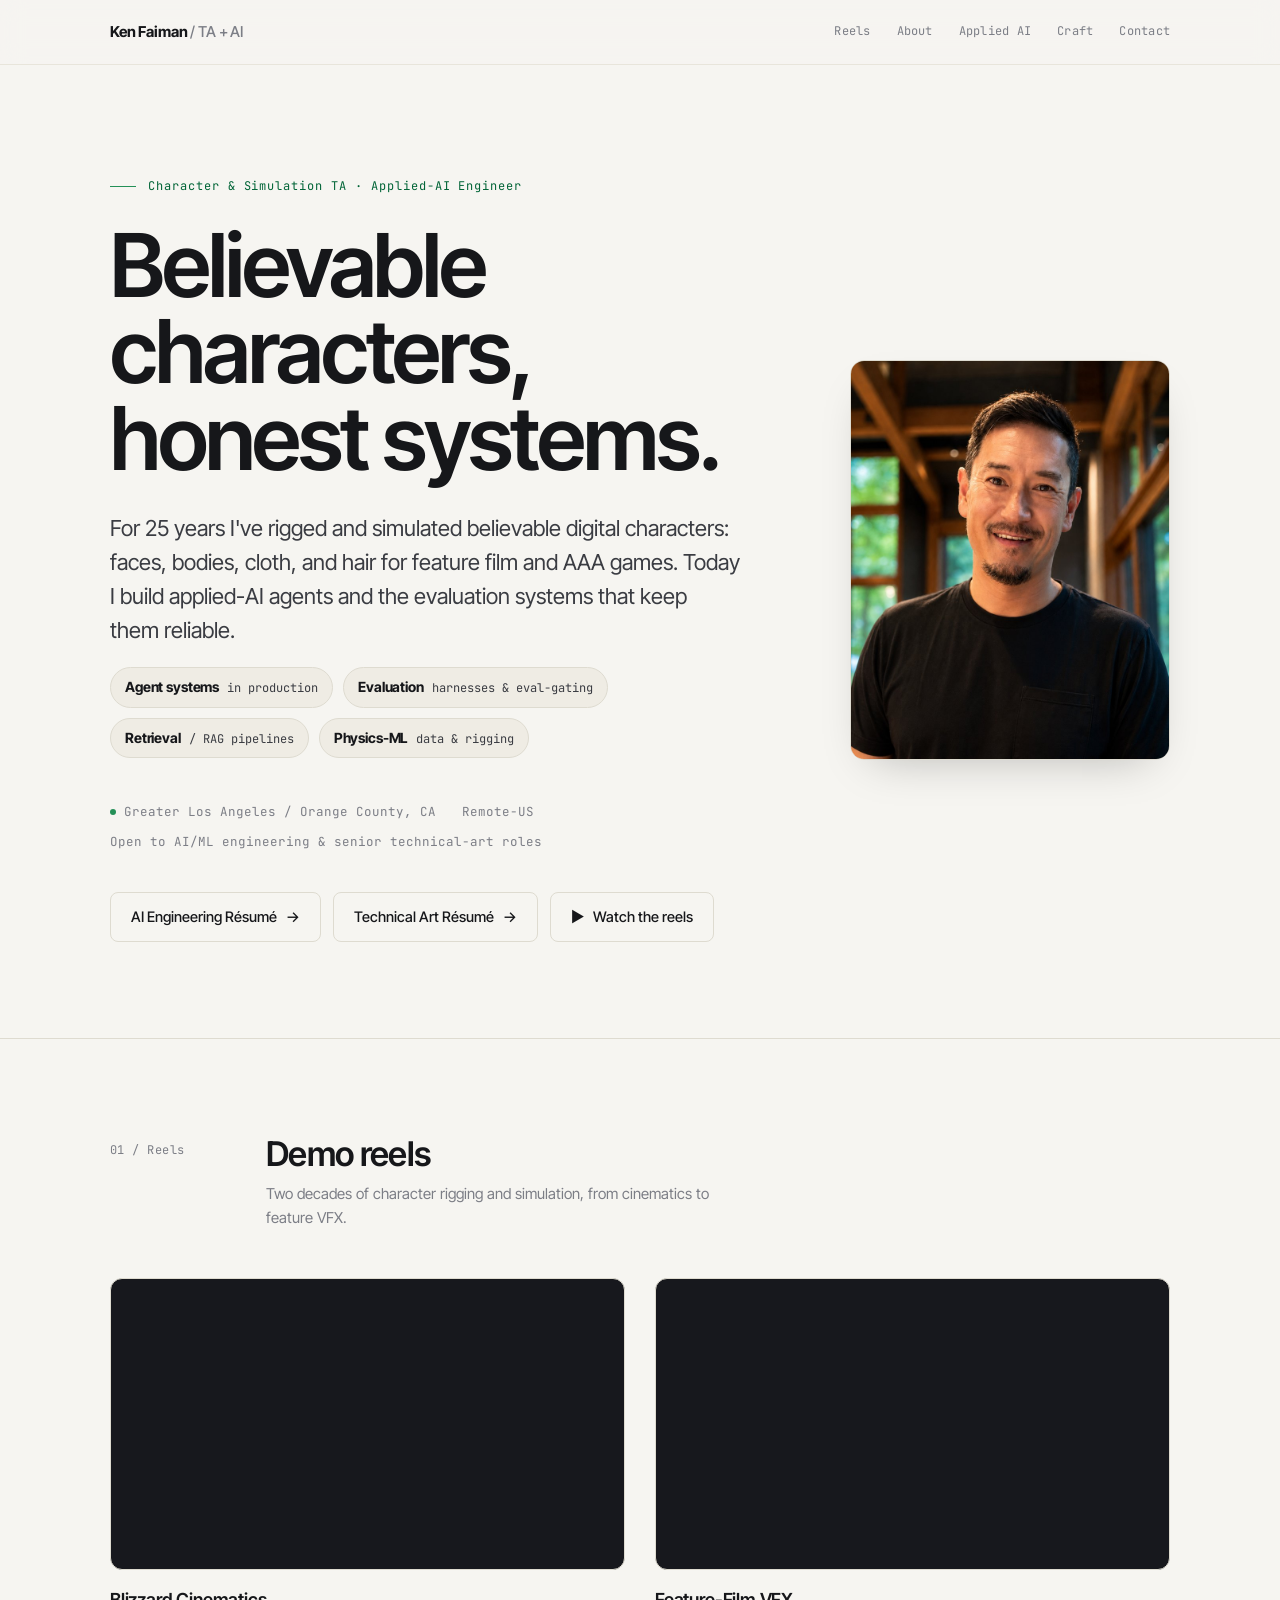
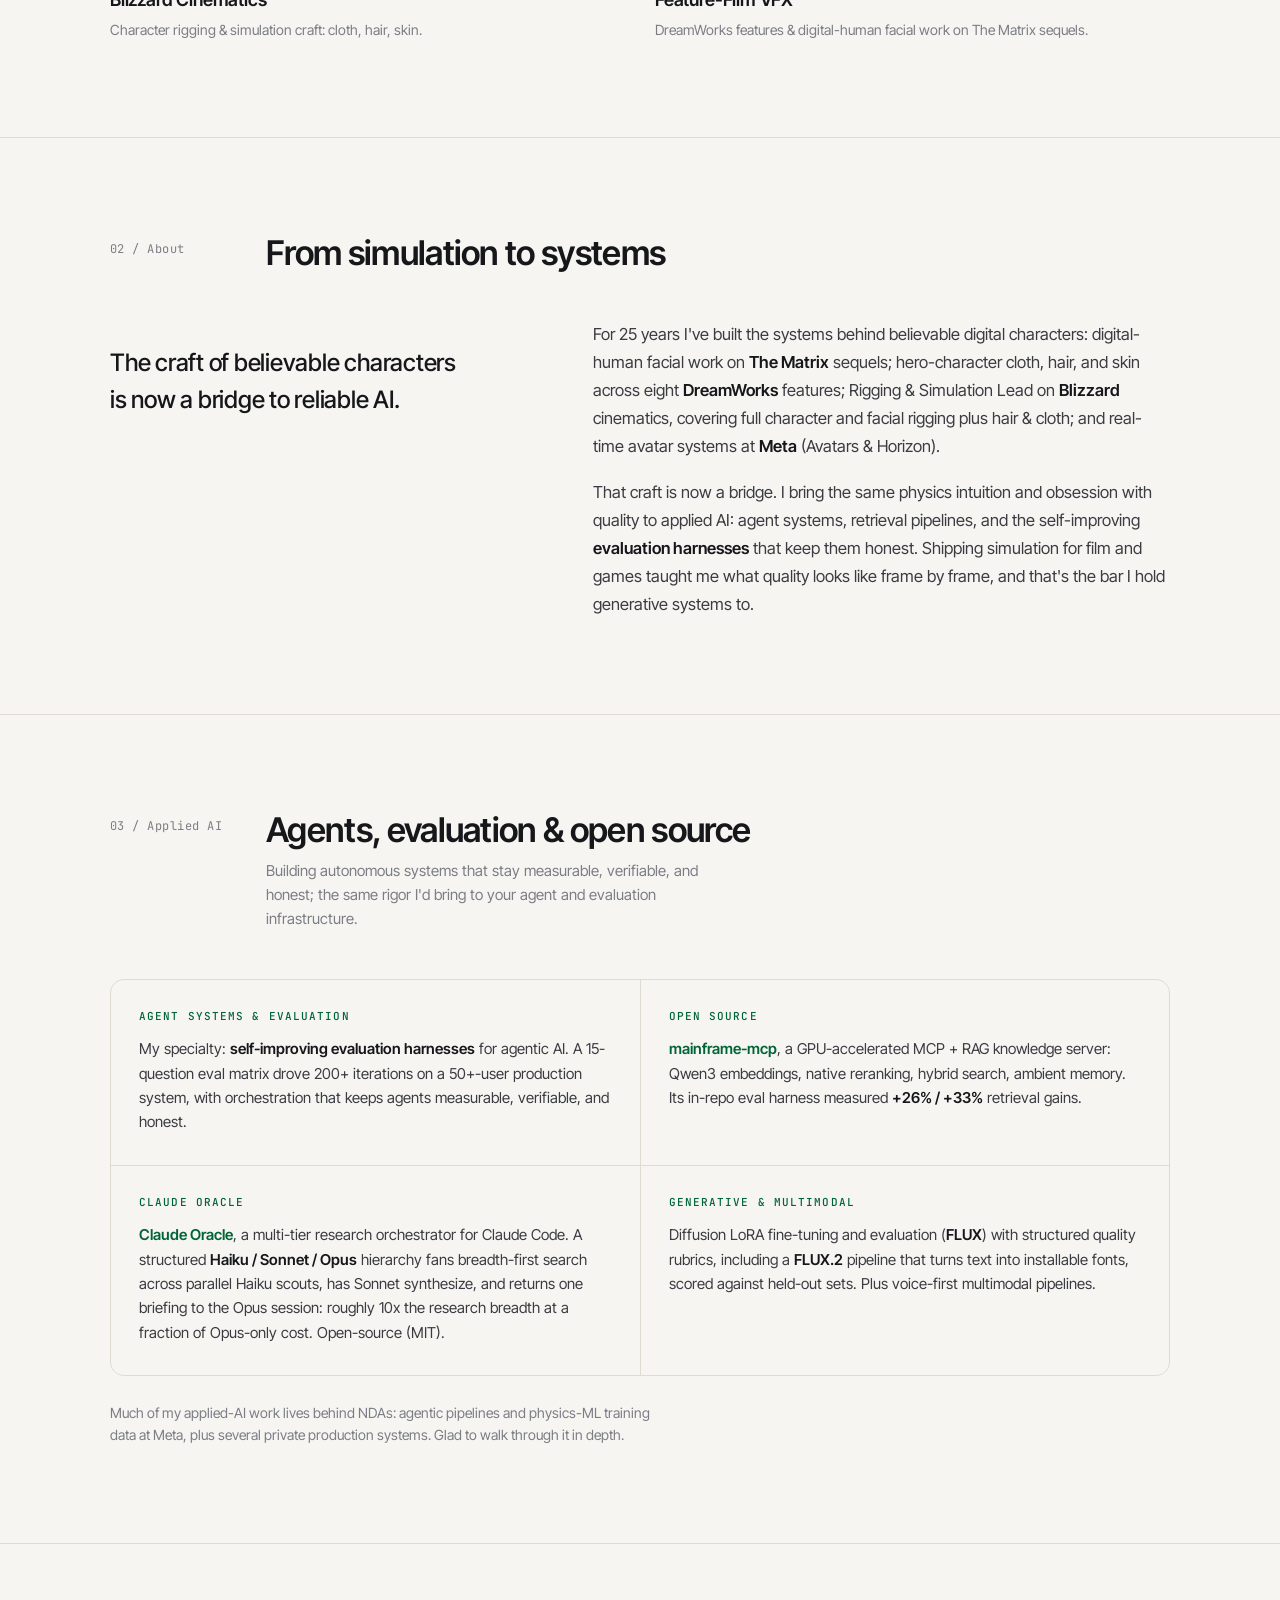
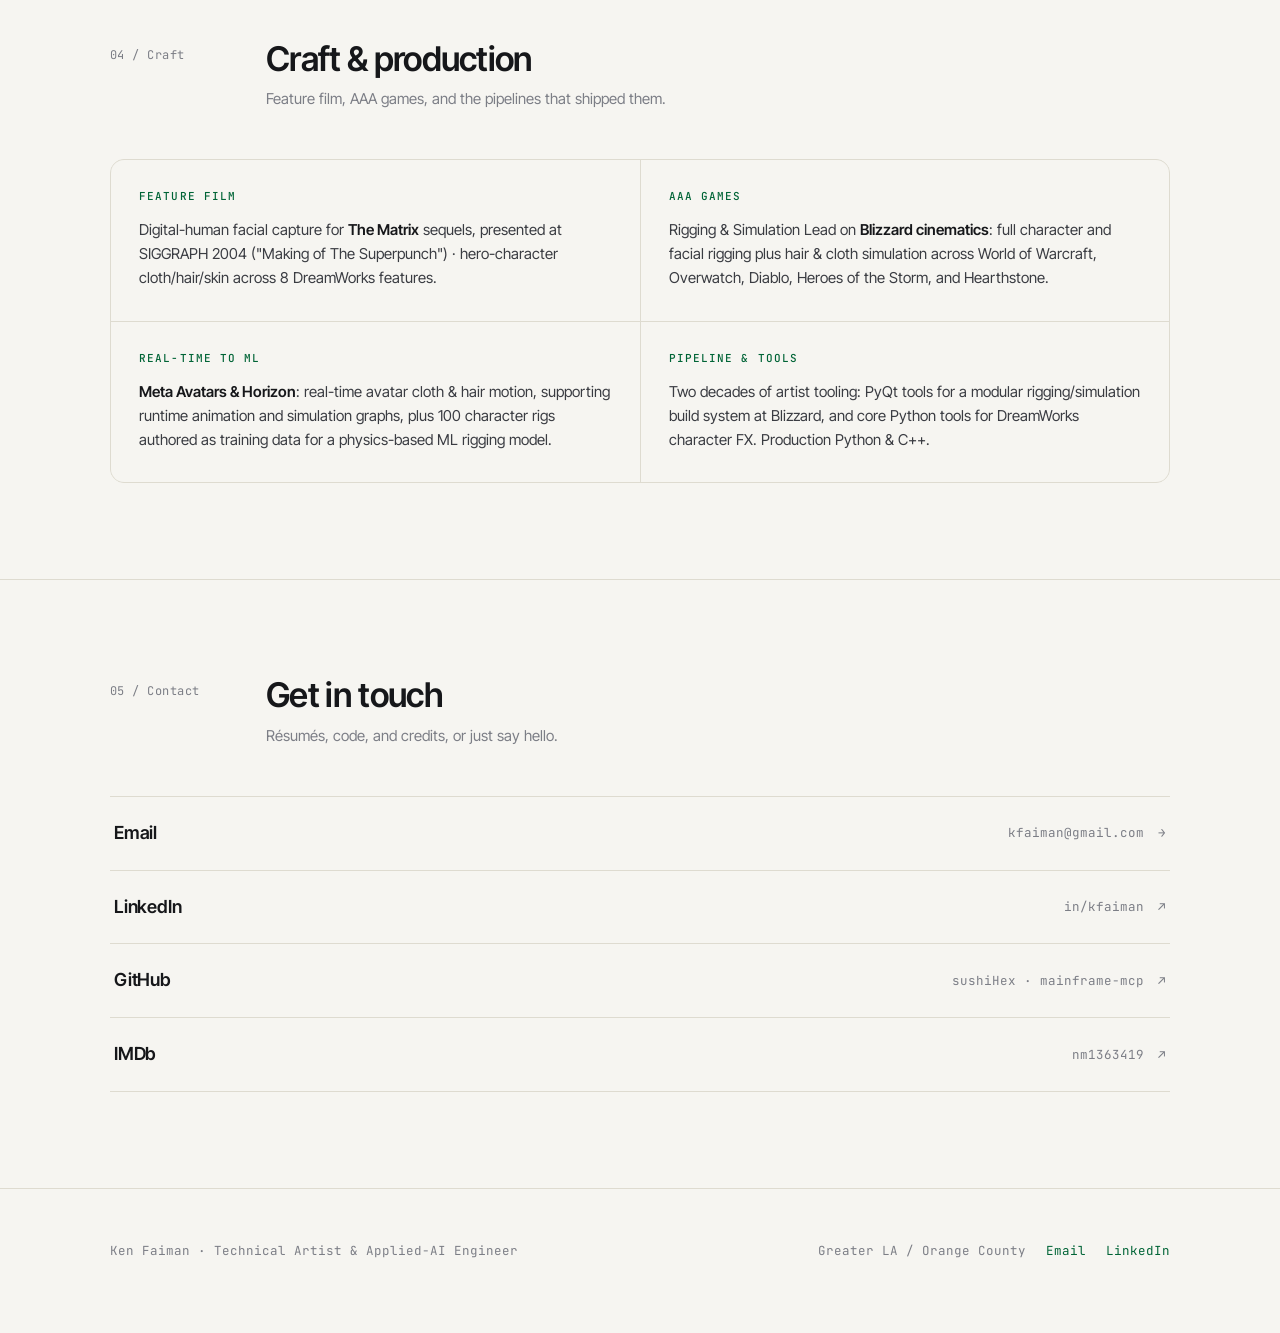
==== index.html @ 13061ec8 "Add portrait to hero: two-column desktop, portrait-first mobile, og:image" ====
<!DOCTYPE html>
<html lang="en">
<head>
<meta charset="utf-8">
<meta name="viewport" content="width=device-width, initial-scale=1">
<title>Ken Faiman | Technical Artist &amp; Applied-AI Engineer</title>
<meta name="description" content="Ken Faiman: Character &amp; Simulation Technical Artist and Applied-AI Engineer. 25 years of feature-film and AAA craft; agent systems, evaluation harnesses, and open-source AI tooling.">
<meta property="og:title" content="Ken Faiman | Technical Artist &amp; Applied-AI Engineer">
<meta property="og:description" content="25 years of character, cloth, hair &amp; simulation craft across film and games, now building agent systems and the evaluation harnesses that keep them honest.">
<meta property="og:type" content="website">
<meta property="og:image" content="https://faiman.com/ken-faiman.jpg">
<link rel="preconnect" href="https://fonts.googleapis.com">
<link rel="preconnect" href="https://fonts.gstatic.com" crossorigin>
<link href="https://fonts.googleapis.com/css2?family=Inter+Tight:wght@400;500;600;700&family=JetBrains+Mono:wght@400;500&display=swap" rel="stylesheet">
<style>
  :root{
    --bg:#f6f5f1;
    --bg-panel:#efece4;
    --ink:#16171a;
    --ink-soft:#3a3c42;
    --muted:#7c7e86;
    --line:#dedbd0;
    --line-soft:#e8e5db;
    --accent:oklch(0.58 0.13 155);
    --accent-ink:oklch(0.44 0.11 155);
    --sans:"Inter Tight",-apple-system,BlinkMacSystemFont,"Segoe UI",Helvetica,Arial,sans-serif;
    --mono:"JetBrains Mono",ui-monospace,SFMono-Regular,Menlo,monospace;
  }
  @media (prefers-color-scheme: dark){
    :root{
      --bg:#0e0f11; --bg-panel:#16181c; --ink:#f3f2ed; --ink-soft:#c9cad0;
      --muted:#8b8e98; --line:#26282e; --line-soft:#1d1f24;
      --accent:oklch(0.72 0.14 155); --accent-ink:oklch(0.78 0.13 155);
    }
  }
  *{box-sizing:border-box}
  html{scroll-behavior:smooth}
  body{
    margin:0;background:var(--bg);color:var(--ink);
    font-family:var(--sans);font-size:16px;line-height:1.6;
    -webkit-font-smoothing:antialiased;text-rendering:optimizeLegibility;
  }
  a{color:var(--accent-ink);text-decoration:none}
  a:hover{color:var(--ink)}
  ::selection{background:var(--accent);color:#fff}
  :focus-visible{outline:2px solid var(--accent-ink);outline-offset:3px;border-radius:4px}

  .wrap{max-width:1140px;margin:0 auto;padding:0 40px}
  @media (max-width:680px){.wrap{padding:0 22px}}

  /* ---- top bar ---- */
  .topbar{
    position:sticky;top:0;z-index:20;
    background:color-mix(in oklab,var(--bg) 82%,transparent);
    backdrop-filter:blur(12px);
    border-bottom:1px solid var(--line-soft);
  }
  .topbar .wrap{display:flex;align-items:center;justify-content:space-between;height:64px}
  .mark{font-weight:700;letter-spacing:-.01em;font-size:15px}
  .mark span{color:var(--muted);font-weight:500}
  .nav{display:flex;gap:26px}
  .nav a{font-family:var(--mono);font-size:12px;letter-spacing:.02em;color:var(--muted)}
  .nav a:hover{color:var(--ink)}
  @media (max-width:680px){
    .nav{gap:18px;overflow-x:auto;-webkit-overflow-scrolling:touch;margin-left:20px;scrollbar-width:none}
    .nav::-webkit-scrollbar{display:none}
    .nav a{white-space:nowrap}
  }

  /* ---- hero ---- */
  .hero{padding:112px 0 96px;border-bottom:1px solid var(--line)}
  .hero-grid{display:grid;grid-template-columns:1fr auto;gap:64px;align-items:center}
  .portrait{
    width:min(320px,30vw);height:auto;aspect-ratio:4/5;object-fit:cover;display:block;
    border-radius:14px;border:1px solid var(--line);
    box-shadow:0 18px 44px -22px rgba(0,0,0,.28);
  }
  @media (max-width:880px){
    .hero-grid{grid-template-columns:1fr;gap:34px}
    .hero-photo{order:-1}
    .portrait{width:148px;aspect-ratio:1;border-radius:12px}
  }
  .kicker{font-family:var(--mono);font-size:12px;letter-spacing:.08em;color:var(--accent-ink);margin:0 0 26px;display:flex;align-items:center;gap:12px}
  .kicker::before{content:"";width:26px;height:1px;background:var(--accent)}
  h1{
    font-size:clamp(42px,7.4vw,88px);line-height:.98;letter-spacing:-.035em;
    font-weight:600;margin:0 0 30px;max-width:14ch;text-wrap:balance;
  }
  .hero .lede{font-size:clamp(18px,2.1vw,22px);line-height:1.55;color:var(--ink-soft);max-width:58ch;margin:0 0 20px;text-wrap:pretty}
  .meta-row{display:flex;flex-wrap:wrap;gap:10px 26px;font-family:var(--mono);font-size:12.5px;color:var(--muted);margin:0 0 40px}
  .meta-row span{display:inline-flex;align-items:center;gap:8px}
  .dot{width:6px;height:6px;border-radius:50%;background:var(--accent)}
  .cta{display:flex;flex-wrap:wrap;gap:12px;margin-top:8px}
  .btn{
    display:inline-flex;align-items:center;gap:9px;padding:12px 20px;border-radius:8px;
    font-weight:500;font-size:14.5px;border:1px solid var(--line);
    background:transparent;color:var(--ink);
    transition:border-color .15s,background .15s,transform .15s;
  }
  .btn:hover{border-color:var(--ink);transform:translateY(-1px);color:var(--ink)}
  .btn.primary{background:var(--ink);color:var(--bg);border-color:var(--ink)}
  .btn.primary:hover{background:var(--accent-ink);border-color:var(--accent-ink);color:#fff}
  .btn .arw{font-size:15px}
  .impact{display:flex;flex-wrap:wrap;gap:10px;margin:0 0 44px}
  .chip{display:inline-flex;align-items:baseline;gap:8px;padding:8px 14px;border:1px solid var(--line);border-radius:999px;background:var(--bg-panel);font-family:var(--mono);font-size:12px;color:var(--ink-soft)}
  .chip b{font-family:var(--sans);font-size:14px;font-weight:700;color:var(--ink);letter-spacing:-.01em}
  .cred{display:flex;flex-wrap:wrap;align-items:baseline;gap:14px 34px;margin-top:60px;padding-top:26px;border-top:1px solid var(--line)}
  .cred-l{font-family:var(--mono);font-size:11px;letter-spacing:.12em;text-transform:uppercase;color:var(--muted)}
  .cred-n{font-size:17px;font-weight:600;letter-spacing:-.01em;color:var(--ink-soft)}
  .cred-n em{font-style:normal;font-family:var(--mono);font-size:11.5px;font-weight:400;color:var(--muted);margin-left:7px}

  /* ---- section scaffold ---- */
  section.blk{padding:96px 0;border-bottom:1px solid var(--line)}
  .sec-head{display:grid;grid-template-columns:120px 1fr;gap:36px;margin:0 0 48px}
  @media (max-width:760px){.sec-head{grid-template-columns:1fr;gap:8px;margin-bottom:34px}}
  .sec-num{font-family:var(--mono);font-size:12px;color:var(--muted);letter-spacing:.04em;padding-top:6px}
  .sec-title{font-size:clamp(24px,3.2vw,34px);font-weight:600;letter-spacing:-.02em;margin:0;line-height:1.1}
  .sec-sub{color:var(--muted);font-size:15px;margin:10px 0 0;max-width:52ch}

  /* ---- reels ---- */
  .reels{display:grid;grid-template-columns:1fr 1fr;gap:30px}
  @media (max-width:760px){.reels{grid-template-columns:1fr}}
  .reel h3{margin:16px 0 4px;font-size:18px;font-weight:600;letter-spacing:-.01em}
  .reel p{margin:0;color:var(--muted);font-size:14px}
  .frame{position:relative;padding-top:56.25%;border-radius:12px;overflow:hidden;background:#17181d;border:1px solid var(--line)}
  .frame iframe{position:absolute;inset:0;width:100%;height:100%;border:0}

  /* ---- about ---- */
  .bio{font-size:clamp(19px,2.3vw,24px);line-height:1.55;letter-spacing:-.01em;max-width:24ch;font-weight:500}
  .about-grid{display:grid;grid-template-columns:1fr 1.35fr;gap:56px;align-items:start}
  @media (max-width:820px){.about-grid{grid-template-columns:1fr;gap:28px}}
  .about-body p{margin:0 0 18px;color:var(--ink-soft);font-size:16.5px;line-height:1.7;max-width:60ch}
  .about-body p:last-child{margin-bottom:0}
  .about-body strong{color:var(--ink);font-weight:600}

  /* ---- cards ---- */
  .grid{display:grid;grid-template-columns:repeat(2,1fr);gap:1px;background:var(--line);border:1px solid var(--line);border-radius:14px;overflow:hidden}
  @media (max-width:640px){.grid{grid-template-columns:1fr}}
  .cardx{background:var(--bg);padding:28px 28px 30px;transition:background .18s}
  .cardx:hover{background:var(--bg-panel)}
  .cardx .k{font-family:var(--mono);font-size:11px;letter-spacing:.1em;text-transform:uppercase;color:var(--accent-ink);margin:0 0 12px;font-weight:500}
  .cardx p{margin:0;color:var(--ink-soft);font-size:15px;line-height:1.62}
  .cardx p b{color:var(--ink);font-weight:600}
  .note{margin:26px 0 0;color:var(--muted);font-size:14px;max-width:68ch;line-height:1.6}

  /* ---- links ---- */
  .linklist{border-top:1px solid var(--line)}
  .linklist a{
    display:flex;align-items:center;justify-content:space-between;gap:20px;
    padding:22px 4px;border-bottom:1px solid var(--line);color:var(--ink);
    transition:padding .18s,color .18s;
  }
  .linklist a:hover{padding-left:16px;color:var(--accent-ink)}
  .linklist .l-name{font-size:18px;font-weight:600;letter-spacing:-.01em}
  .linklist .l-meta{font-family:var(--mono);font-size:12.5px;color:var(--muted);display:flex;align-items:center;gap:14px}
  .linklist a:hover .l-meta{color:var(--accent-ink)}
  @media (max-width:560px){.linklist .l-meta .u{display:none}}

  footer{padding:52px 0 72px;color:var(--muted)}
  footer .wrap{display:flex;flex-wrap:wrap;justify-content:space-between;gap:16px;align-items:center;font-family:var(--mono);font-size:12.5px}
  footer .fr{display:flex;gap:20px;flex-wrap:wrap}
  @media (prefers-reduced-motion: no-preference){
    .rv{opacity:0;transform:translateY(26px);transition:opacity .65s cubic-bezier(.22,.61,.36,1),transform .65s cubic-bezier(.22,.61,.36,1);transition-delay:var(--rv-d,0ms)}
    .rv.in{opacity:1;transform:none}
  }
  @media print{
    .rv{opacity:1 !important;transform:none !important}
  }
  @media (prefers-reduced-motion: reduce){
    html{scroll-behavior:auto}
    *{transition:none !important}
    .btn:hover{transform:none}
    .linklist a:hover{padding-left:4px}
  }
</style>
</head>
<body>

<div class="topbar">
  <div class="wrap">
    <div class="mark">Ken Faiman <span>/ TA + AI</span></div>
    <nav class="nav">
      <a href="#reels">Reels</a>
      <a href="#about">About</a>
      <a href="#ai">Applied AI</a>
      <a href="#craft">Craft</a>
      <a href="#links">Contact</a>
    </nav>
  </div>
</div>

<header class="hero">
  <div class="wrap">
    <div class="hero-grid">
      <div>
        <p class="kicker">Character &amp; Simulation TA · Applied-AI Engineer</p>
        <h1>Believable characters, honest systems.</h1>
        <p class="lede">For 25 years I've rigged and simulated believable digital characters: faces, bodies, cloth, and hair for feature film and AAA games. Today I build applied-AI agents and the evaluation systems that keep them reliable.</p>
        <div class="impact">
          <span class="chip"><b>Agent systems</b> in production</span>
          <span class="chip"><b>Evaluation</b> harnesses &amp; eval-gating</span>
          <span class="chip"><b>Retrieval</b> / RAG pipelines</span>
          <span class="chip"><b>Physics-ML</b> data &amp; rigging</span>
        </div>
        <div class="meta-row">
          <span><i class="dot"></i>Greater Los Angeles / Orange County, CA</span>
          <span>Remote-US</span>
          <span>Open to AI/ML engineering &amp; senior technical-art roles</span>
        </div>
        <div class="cta">
          <a class="btn" href="resume-ai-engineering.pdf">AI Engineering Résumé <span class="arw">→</span></a>
          <a class="btn" href="resume-technical-art.pdf">Technical Art Résumé <span class="arw">→</span></a>
          <a class="btn" href="#reels"><span class="arw">▶</span> Watch the reels</a>
        </div>
      </div>
      <div class="hero-photo">
        <img class="portrait" src="ken-faiman.jpg" alt="Ken Faiman" width="800" height="1000" fetchpriority="high">
      </div>
    </div>
  </div>
</header>

<section class="blk" id="reels">
  <div class="wrap">
    <div class="sec-head">
      <div class="sec-num">01 / Reels</div>
      <div>
        <h2 class="sec-title">Demo reels</h2>
        <p class="sec-sub">Two decades of character rigging and simulation, from cinematics to feature VFX.</p>
      </div>
    </div>
    <div class="reels">
      <div class="reel">
        <div class="frame"><iframe src="https://player.vimeo.com/video/1207493855?title=0&amp;byline=0&amp;portrait=0" allow="fullscreen; picture-in-picture" allowfullscreen title="Ken Faiman: Blizzard Cinematics Reel"></iframe></div>
        <h3>Blizzard Cinematics</h3>
        <p>Character rigging &amp; simulation craft: cloth, hair, skin.</p>
      </div>
      <div class="reel">
        <div class="frame"><iframe src="https://player.vimeo.com/video/72638736?title=0&amp;byline=0&amp;portrait=0" allow="fullscreen; picture-in-picture" allowfullscreen title="Ken Faiman: Feature-Film VFX Reel"></iframe></div>
        <h3>Feature-Film VFX</h3>
        <p>DreamWorks features &amp; digital-human facial work on The Matrix sequels.</p>
      </div>
    </div>
  </div>
</section>

<section class="blk" id="about">
  <div class="wrap">
    <div class="sec-head">
      <div class="sec-num">02 / About</div>
      <div>
        <h2 class="sec-title">From simulation to systems</h2>
      </div>
    </div>
    <div class="about-grid">
      <p class="bio">The craft of believable characters is now a bridge to reliable AI.</p>
      <div class="about-body">
        <p>For 25 years I've built the systems behind believable digital characters: digital-human facial work on <strong>The Matrix</strong> sequels; hero-character cloth, hair, and skin across eight <strong>DreamWorks</strong> features; Rigging &amp; Simulation Lead on <strong>Blizzard</strong> cinematics, covering full character and facial rigging plus hair &amp; cloth; and real-time avatar systems at <strong>Meta</strong> (Avatars &amp; Horizon).</p>
        <p>That craft is now a bridge. I bring the same physics intuition and obsession with quality to applied AI: agent systems, retrieval pipelines, and the self-improving <strong>evaluation harnesses</strong> that keep them honest. Shipping simulation for film and games taught me what quality looks like frame by frame, and that's the bar I hold generative systems to.</p>
      </div>
    </div>
  </div>
</section>

<section class="blk" id="ai">
  <div class="wrap">
    <div class="sec-head">
      <div class="sec-num">03 / Applied AI</div>
      <div>
        <h2 class="sec-title">Agents, evaluation &amp; open source</h2>
        <p class="sec-sub">Building autonomous systems that stay measurable, verifiable, and honest; the same rigor I'd bring to your agent and evaluation infrastructure.</p>
      </div>
    </div>
    <div class="grid">
      <div class="cardx"><p class="k">Agent Systems &amp; Evaluation</p><p>My specialty: <b>self-improving evaluation harnesses</b> for agentic AI. A 15-question eval matrix drove 200+ iterations on a 50+-user production system, with orchestration that keeps agents measurable, verifiable, and honest.</p></div>
      <div class="cardx"><p class="k">Open Source</p><p><b><a href="https://github.com/sushiHex/mainframe-mcp">mainframe-mcp</a></b>, a GPU-accelerated MCP + RAG knowledge server: Qwen3 embeddings, native reranking, hybrid search, ambient memory. Its in-repo eval harness measured <b>+26% / +33%</b> retrieval gains.</p></div>
      <div class="cardx"><p class="k">Claude Oracle</p><p><b><a href="https://github.com/sushiHex/claude-oracle">Claude Oracle</a></b>, a multi-tier research orchestrator for Claude Code. A structured <b>Haiku / Sonnet / Opus</b> hierarchy fans breadth-first search across parallel Haiku scouts, has Sonnet synthesize, and returns one briefing to the Opus session: roughly 10x the research breadth at a fraction of Opus-only cost. Open-source (MIT).</p></div>
      <div class="cardx"><p class="k">Generative &amp; Multimodal</p><p>Diffusion LoRA fine-tuning and evaluation (<b>FLUX</b>) with structured quality rubrics, including a <b>FLUX.2</b> pipeline that turns text into installable fonts, scored against held-out sets. Plus voice-first multimodal pipelines.</p></div>
    </div>
    <p class="note">Much of my applied-AI work lives behind NDAs: agentic pipelines and physics-ML training data at Meta, plus several private production systems. Glad to walk through it in depth.</p>
  </div>
</section>

<section class="blk" id="craft">
  <div class="wrap">
    <div class="sec-head">
      <div class="sec-num">04 / Craft</div>
      <div>
        <h2 class="sec-title">Craft &amp; production</h2>
        <p class="sec-sub">Feature film, AAA games, and the pipelines that shipped them.</p>
      </div>
    </div>
    <div class="grid">
      <div class="cardx"><p class="k">Feature Film</p><p>Digital-human facial capture for <b>The Matrix</b> sequels, presented at SIGGRAPH 2004 ("Making of The Superpunch") · hero-character cloth/hair/skin across 8 DreamWorks features.</p></div>
      <div class="cardx"><p class="k">AAA Games</p><p>Rigging &amp; Simulation Lead on <b>Blizzard cinematics</b>: full character and facial rigging plus hair &amp; cloth simulation across World of Warcraft, Overwatch, Diablo, Heroes of the Storm, and Hearthstone.</p></div>
      <div class="cardx"><p class="k">Real-Time to ML</p><p><b>Meta Avatars &amp; Horizon</b>: real-time avatar cloth &amp; hair motion, supporting runtime animation and simulation graphs, plus 100 character rigs authored as training data for a physics-based ML rigging model.</p></div>
      <div class="cardx"><p class="k">Pipeline &amp; Tools</p><p>Two decades of artist tooling: PyQt tools for a modular rigging/simulation build system at Blizzard, and core Python tools for DreamWorks character FX. Production Python &amp; C++.</p></div>
    </div>
  </div>
</section>

<section class="blk" id="links">
  <div class="wrap">
    <div class="sec-head">
      <div class="sec-num">05 / Contact</div>
      <div>
        <h2 class="sec-title">Get in touch</h2>
        <p class="sec-sub">Résumés, code, and credits, or just say hello.</p>
      </div>
    </div>
    <div class="linklist">
      <a href="mailto:kfaiman@gmail.com"><span class="l-name">Email</span><span class="l-meta"><span class="u">kfaiman@gmail.com</span> →</span></a>
      <a href="https://www.linkedin.com/in/kfaiman"><span class="l-name">LinkedIn</span><span class="l-meta"><span class="u">in/kfaiman</span> ↗</span></a>
      <a href="https://github.com/sushiHex"><span class="l-name">GitHub</span><span class="l-meta"><span class="u">sushiHex · mainframe-mcp</span> ↗</span></a>
      <a href="https://www.imdb.com/name/nm1363419"><span class="l-name">IMDb</span><span class="l-meta"><span class="u">nm1363419</span> ↗</span></a>
    </div>
  </div>
</section>

<footer>
  <div class="wrap">
    <div>Ken Faiman · Technical Artist &amp; Applied-AI Engineer</div>
    <div class="fr">
      <span>Greater LA / Orange County</span>
      <a href="mailto:kfaiman@gmail.com">Email</a>
      <a href="https://www.linkedin.com/in/kfaiman">LinkedIn</a>
    </div>
  </div>
</footer>

<script>
(function(){
  if (matchMedia('(prefers-reduced-motion: reduce)').matches || !('IntersectionObserver' in window)) return;

  // Per-section: header reveals first, then cards/reels/rows cascade in.
  var all = [];
  document.querySelectorAll('section.blk').forEach(function(sec){
    var items = [sec.querySelector('.sec-head')]
      .concat([].slice.call(sec.querySelectorAll('.reels, .grid, .linklist, .about-grid > *, .note')))
      .filter(Boolean);
    items.forEach(function(el, i){
      el.classList.add('rv');
      el.style.setProperty('--rv-d', Math.min(i * 110, 330) + 'ms');
      all.push(el);
    });
  });

  var io = new IntersectionObserver(function(entries){
    entries.forEach(function(e){
      if (e.isIntersecting){ e.target.classList.add('in'); io.unobserve(e.target); }
    });
  }, {rootMargin:'0px 0px -10% 0px', threshold:0.05});
  all.forEach(function(el){ io.observe(el); });

  // Safety: reveal anything already in view that the observer missed; leave off-screen items to reveal on scroll.
  setTimeout(function(){
    all.forEach(function(el){
      if(!el.classList.contains('in') && el.getBoundingClientRect().top < innerHeight){ el.classList.add('in'); io.unobserve(el); }
    });
  }, 2500);
})();
</script>

</body>
</html>
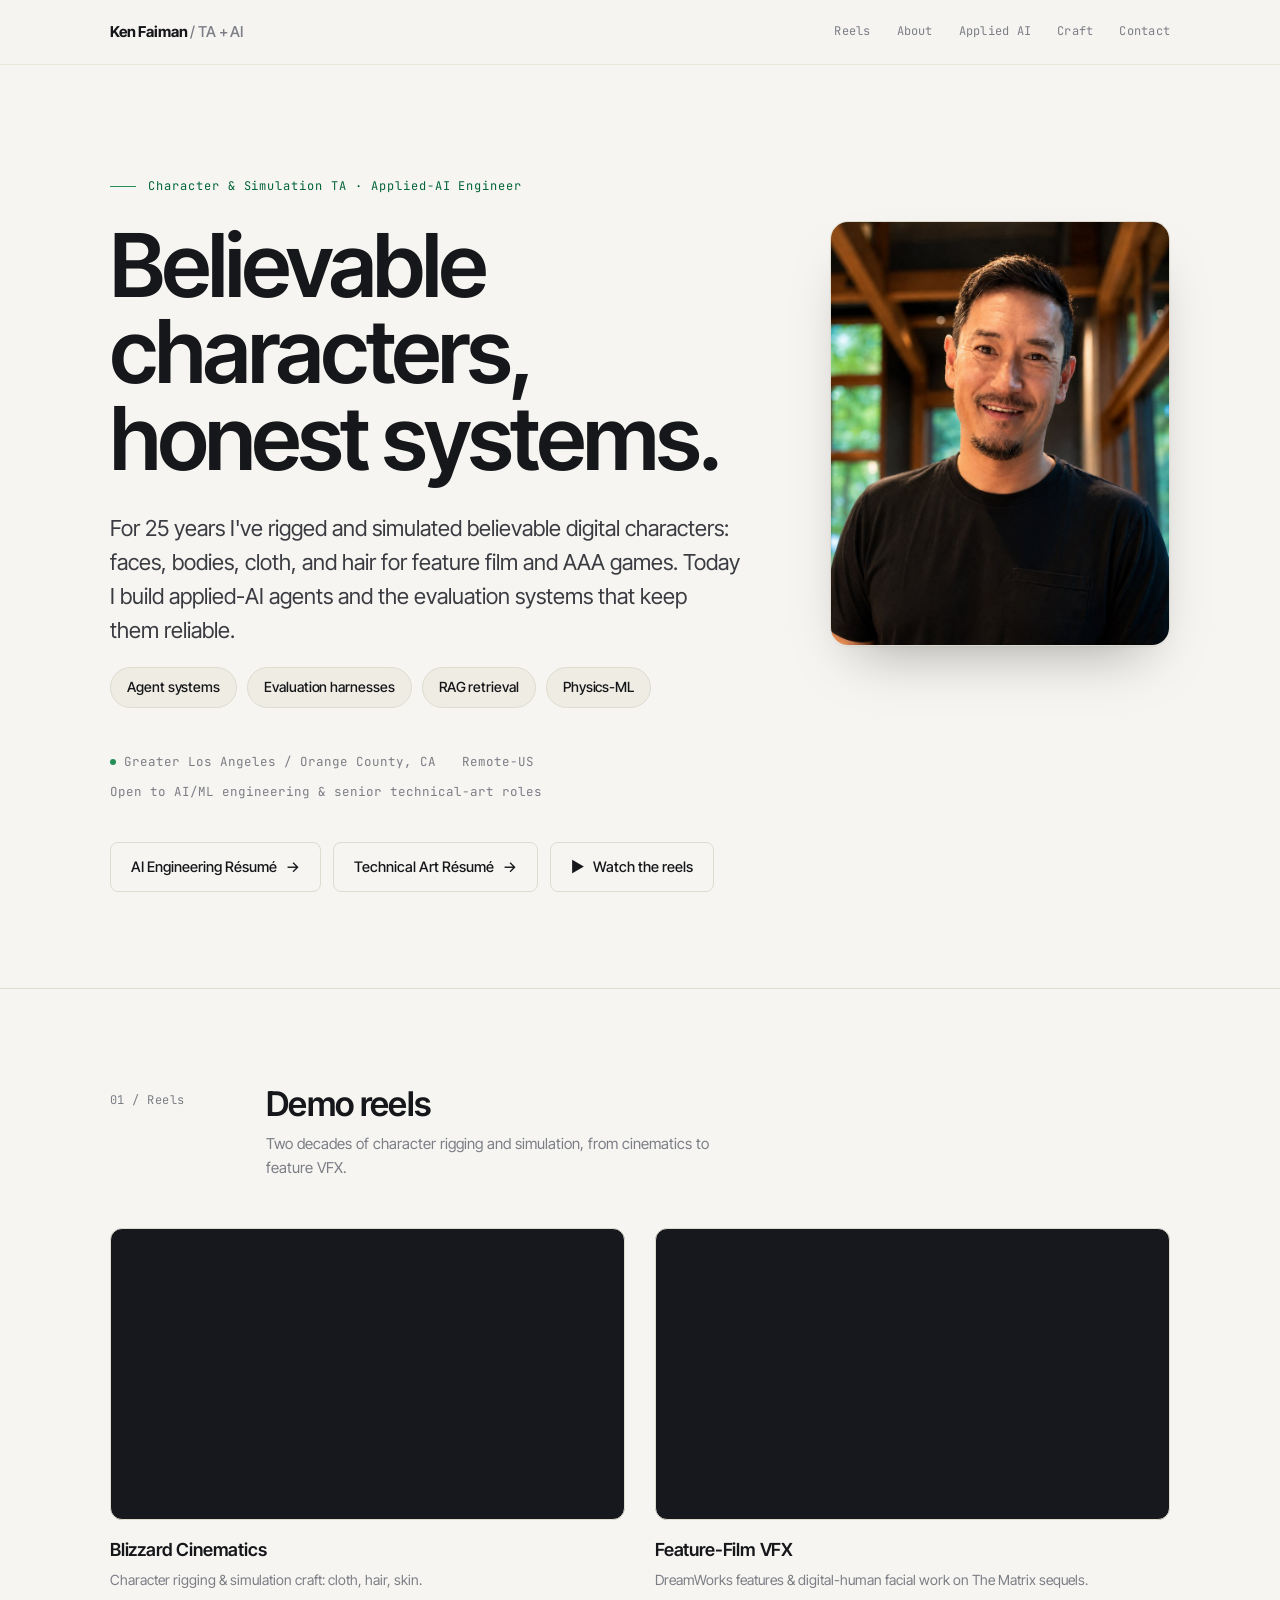
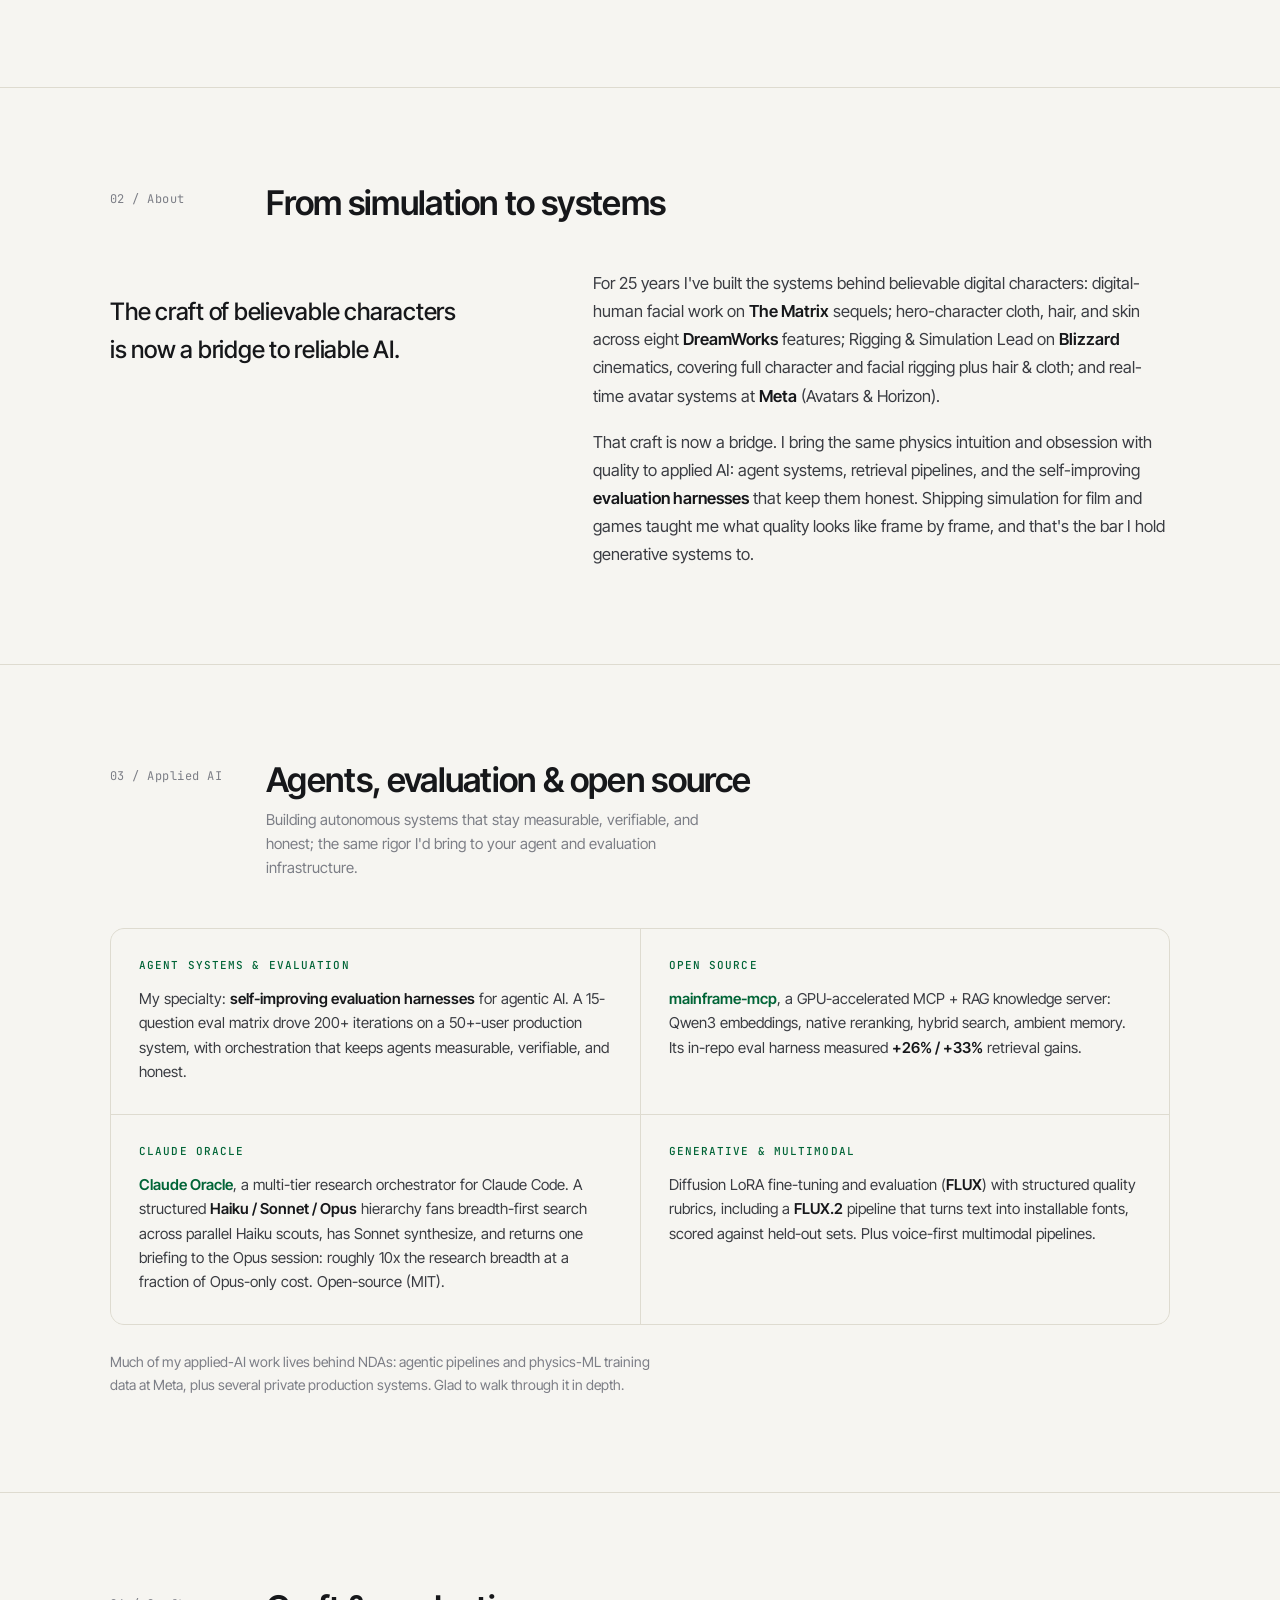
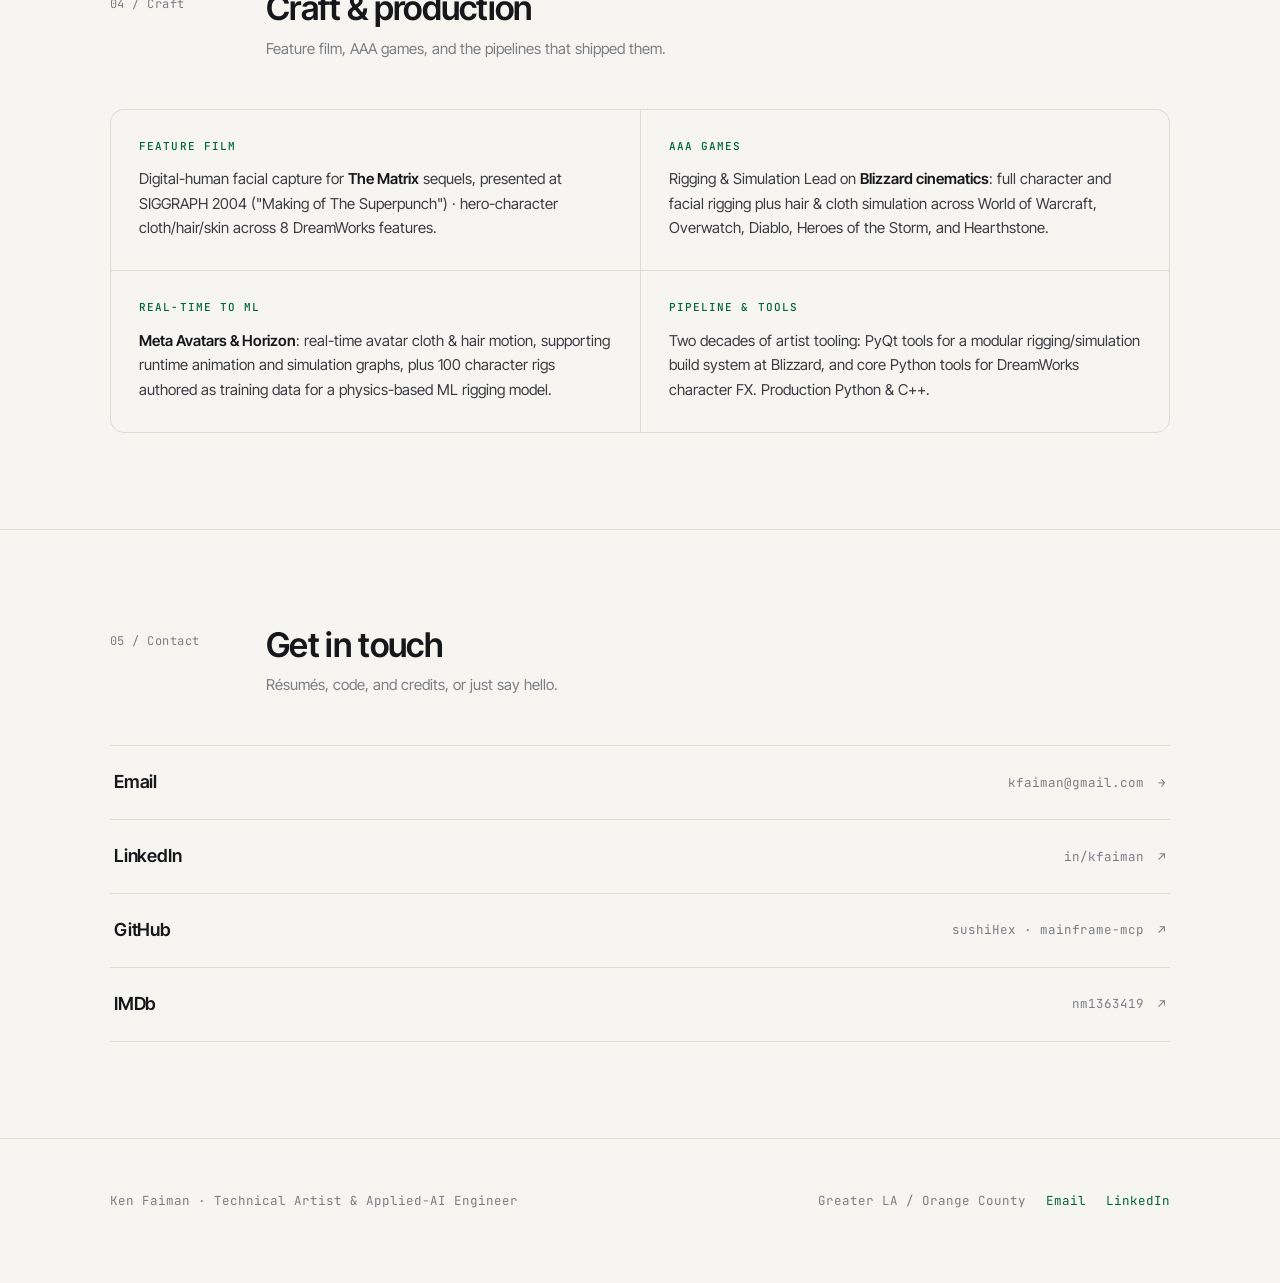
==== commit 1a3181d0: "Refine hero layout and mobile spacing" ====
--- a/index.html
+++ b/index.html
@@ -35,6 +35,7 @@
   }
   *{box-sizing:border-box}
   html{scroll-behavior:smooth}
+  section[id]{scroll-margin-top:76px}
   body{
     margin:0;background:var(--bg);color:var(--ink);
     font-family:var(--sans);font-size:16px;line-height:1.6;
@@ -69,16 +70,19 @@
 
   /* ---- hero ---- */
   .hero{padding:112px 0 96px;border-bottom:1px solid var(--line)}
-  .hero-grid{display:grid;grid-template-columns:1fr auto;gap:64px;align-items:center}
+  .hero-grid{display:grid;grid-template-columns:1fr auto;gap:72px;align-items:start}
+  .hero-photo{position:sticky;top:96px;margin:44px 0 0}
   .portrait{
-    width:min(320px,30vw);height:auto;aspect-ratio:4/5;object-fit:cover;display:block;
-    border-radius:14px;border:1px solid var(--line);
-    box-shadow:0 18px 44px -22px rgba(0,0,0,.28);
-  }
+    width:min(340px,30vw);height:auto;aspect-ratio:4/5;object-fit:cover;object-position:50% 18%;display:block;
+    border-radius:18px;border:1px solid var(--line);
+    box-shadow:0 1px 2px rgba(0,0,0,.05),0 28px 56px -26px rgba(0,0,0,.35);
+  }
+  .hero-photo figcaption{margin:14px 2px 0;font-family:var(--mono);font-size:11.5px;letter-spacing:.06em;color:var(--muted)}
   @media (max-width:880px){
-    .hero-grid{grid-template-columns:1fr;gap:34px}
-    .hero-photo{order:-1}
-    .portrait{width:148px;aspect-ratio:1;border-radius:12px}
+    .hero-grid{grid-template-columns:1fr;gap:26px}
+    .hero-photo{order:-1;position:static;margin-top:0;display:flex;align-items:center;gap:16px}
+    .portrait{width:104px;aspect-ratio:1;border-radius:999px;object-position:50% 22%;box-shadow:0 10px 24px -14px rgba(0,0,0,.3)}
+    .hero-photo figcaption{margin:0}
   }
   .kicker{font-family:var(--mono);font-size:12px;letter-spacing:.08em;color:var(--accent-ink);margin:0 0 26px;display:flex;align-items:center;gap:12px}
   .kicker::before{content:"";width:26px;height:1px;background:var(--accent)}
@@ -102,8 +106,7 @@
   .btn.primary:hover{background:var(--accent-ink);border-color:var(--accent-ink);color:#fff}
   .btn .arw{font-size:15px}
   .impact{display:flex;flex-wrap:wrap;gap:10px;margin:0 0 44px}
-  .chip{display:inline-flex;align-items:baseline;gap:8px;padding:8px 14px;border:1px solid var(--line);border-radius:999px;background:var(--bg-panel);font-family:var(--mono);font-size:12px;color:var(--ink-soft)}
-  .chip b{font-family:var(--sans);font-size:14px;font-weight:700;color:var(--ink);letter-spacing:-.01em}
+  .chip{display:inline-flex;align-items:center;padding:8px 16px;border:1px solid var(--line);border-radius:999px;background:var(--bg-panel);font-size:14px;font-weight:500;color:var(--ink);letter-spacing:-.005em}
   .cred{display:flex;flex-wrap:wrap;align-items:baseline;gap:14px 34px;margin-top:60px;padding-top:26px;border-top:1px solid var(--line)}
   .cred-l{font-family:var(--mono);font-size:11px;letter-spacing:.12em;text-transform:uppercase;color:var(--muted)}
   .cred-n{font-size:17px;font-weight:600;letter-spacing:-.01em;color:var(--ink-soft)}
@@ -159,6 +162,21 @@
   footer{padding:52px 0 72px;color:var(--muted)}
   footer .wrap{display:flex;flex-wrap:wrap;justify-content:space-between;gap:16px;align-items:center;font-family:var(--mono);font-size:12.5px}
   footer .fr{display:flex;gap:20px;flex-wrap:wrap}
+  @media (max-width:680px){
+    .hero{padding:56px 0 60px}
+    section.blk{padding:60px 0}
+    h1{margin-bottom:22px}
+    .hero .lede{margin-bottom:18px}
+    .impact{gap:8px;margin-bottom:30px}
+    .chip{padding:7px 12px}
+    .meta-row{flex-direction:column;align-items:flex-start;gap:10px;margin-bottom:30px}
+    .cta{flex-direction:column;align-items:stretch}
+    .btn{justify-content:center;padding:14px 20px}
+    .reels{gap:36px}
+    .cardx{padding:22px 20px 24px}
+    footer{padding:40px 0 56px}
+    footer .wrap{flex-direction:column;align-items:flex-start}
+  }
   @media (prefers-reduced-motion: no-preference){
     .rv{opacity:0;transform:translateY(26px);transition:opacity .65s cubic-bezier(.22,.61,.36,1),transform .65s cubic-bezier(.22,.61,.36,1);transition-delay:var(--rv-d,0ms)}
     .rv.in{opacity:1;transform:none}
@@ -197,10 +215,10 @@
         <h1>Believable characters, honest systems.</h1>
         <p class="lede">For 25 years I've rigged and simulated believable digital characters: faces, bodies, cloth, and hair for feature film and AAA games. Today I build applied-AI agents and the evaluation systems that keep them reliable.</p>
         <div class="impact">
-          <span class="chip"><b>Agent systems</b> in production</span>
-          <span class="chip"><b>Evaluation</b> harnesses &amp; eval-gating</span>
-          <span class="chip"><b>Retrieval</b> / RAG pipelines</span>
-          <span class="chip"><b>Physics-ML</b> data &amp; rigging</span>
+          <span class="chip">Agent systems</span>
+          <span class="chip">Evaluation harnesses</span>
+          <span class="chip">RAG retrieval</span>
+          <span class="chip">Physics-ML</span>
         </div>
         <div class="meta-row">
           <span><i class="dot"></i>Greater Los Angeles / Orange County, CA</span>
@@ -213,9 +231,9 @@
           <a class="btn" href="#reels"><span class="arw">▶</span> Watch the reels</a>
         </div>
       </div>
-      <div class="hero-photo">
+      <figure class="hero-photo">
         <img class="portrait" src="ken-faiman.jpg" alt="Ken Faiman" width="800" height="1000" fetchpriority="high">
-      </div>
+      </figure>
     </div>
   </div>
 </header>
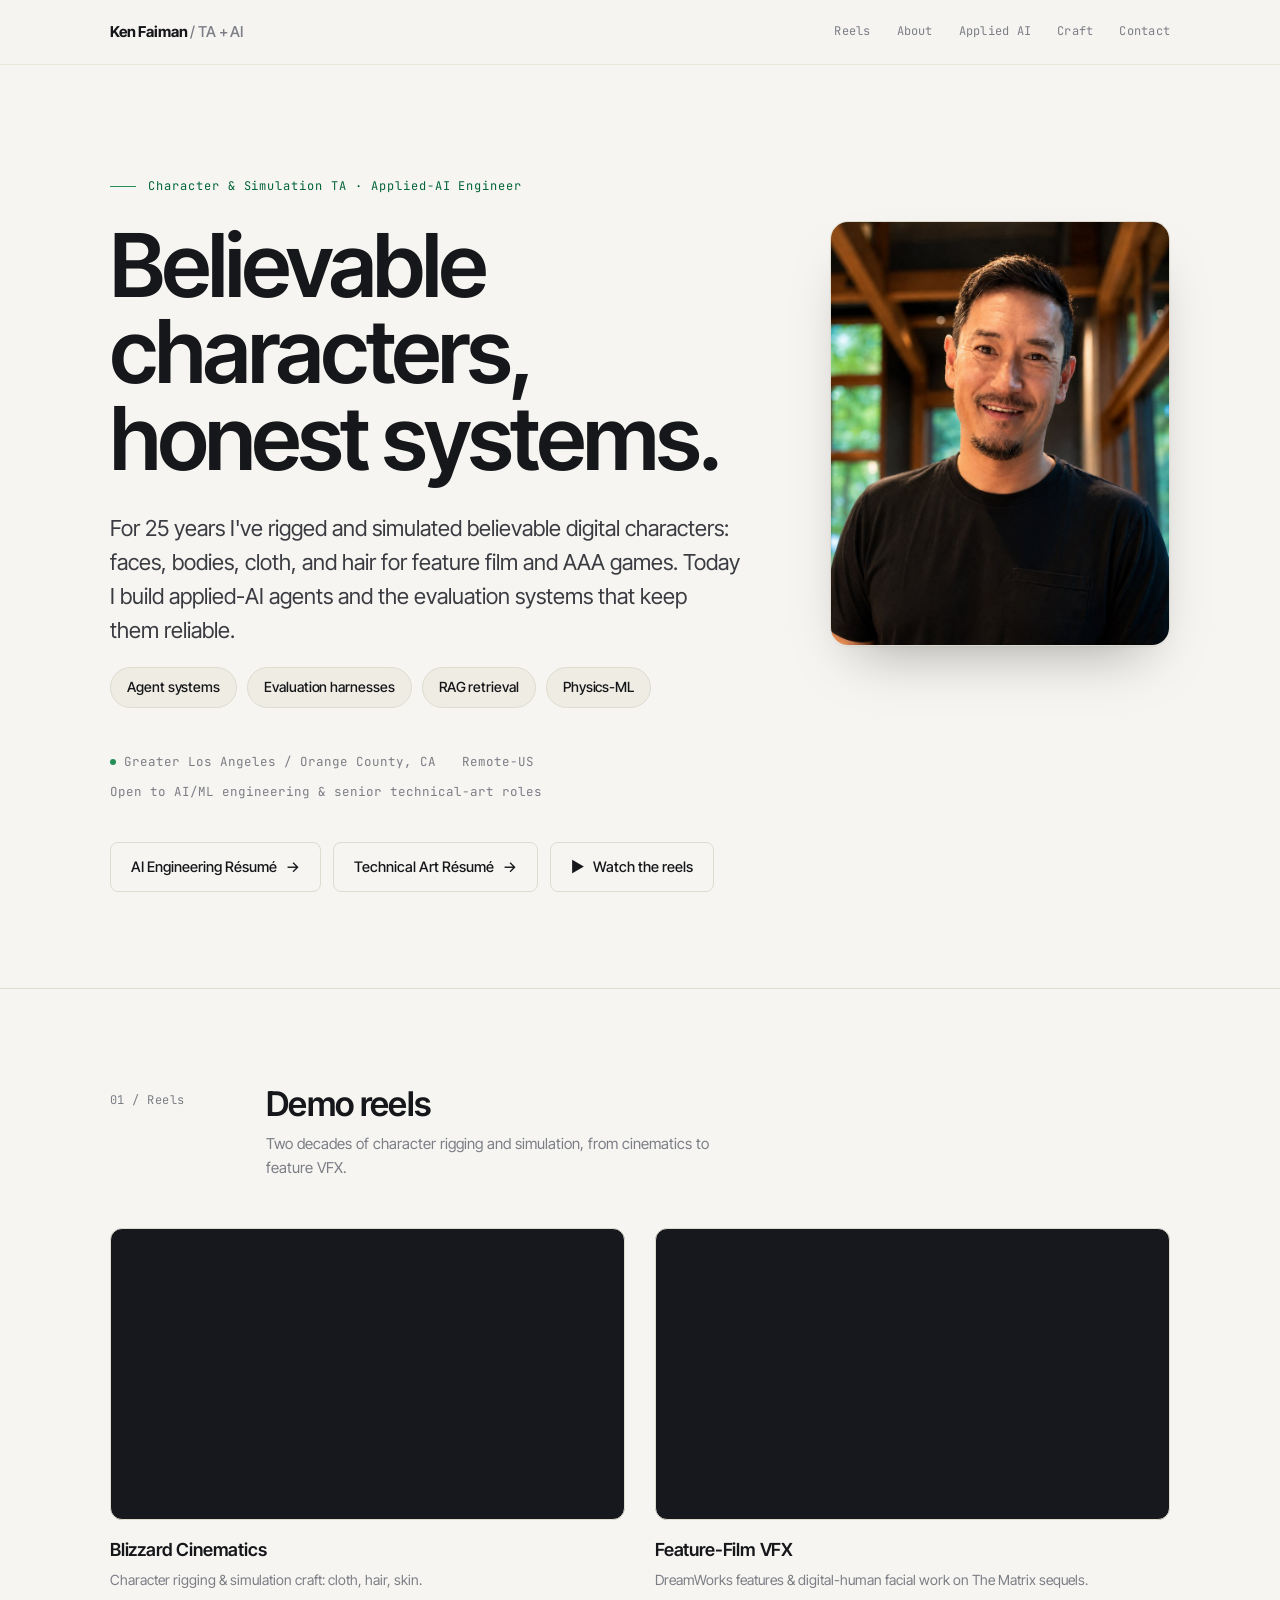
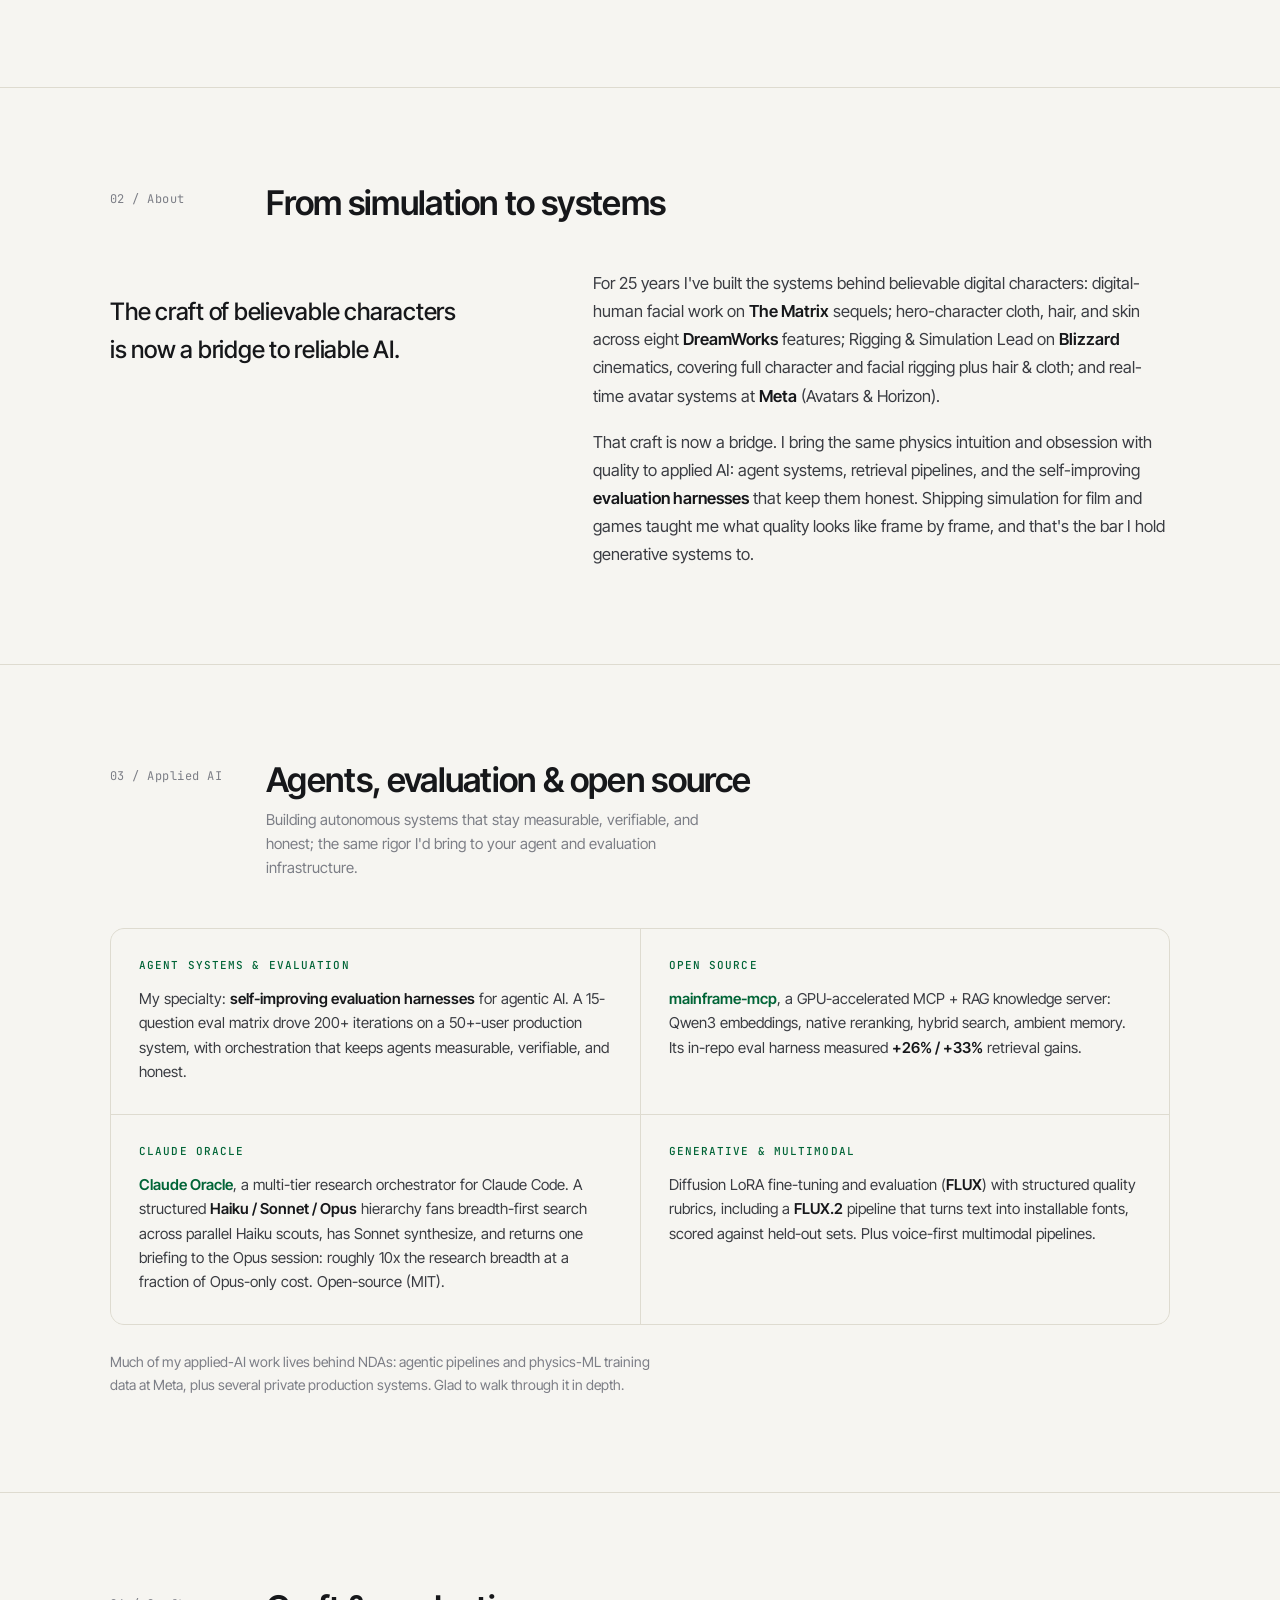
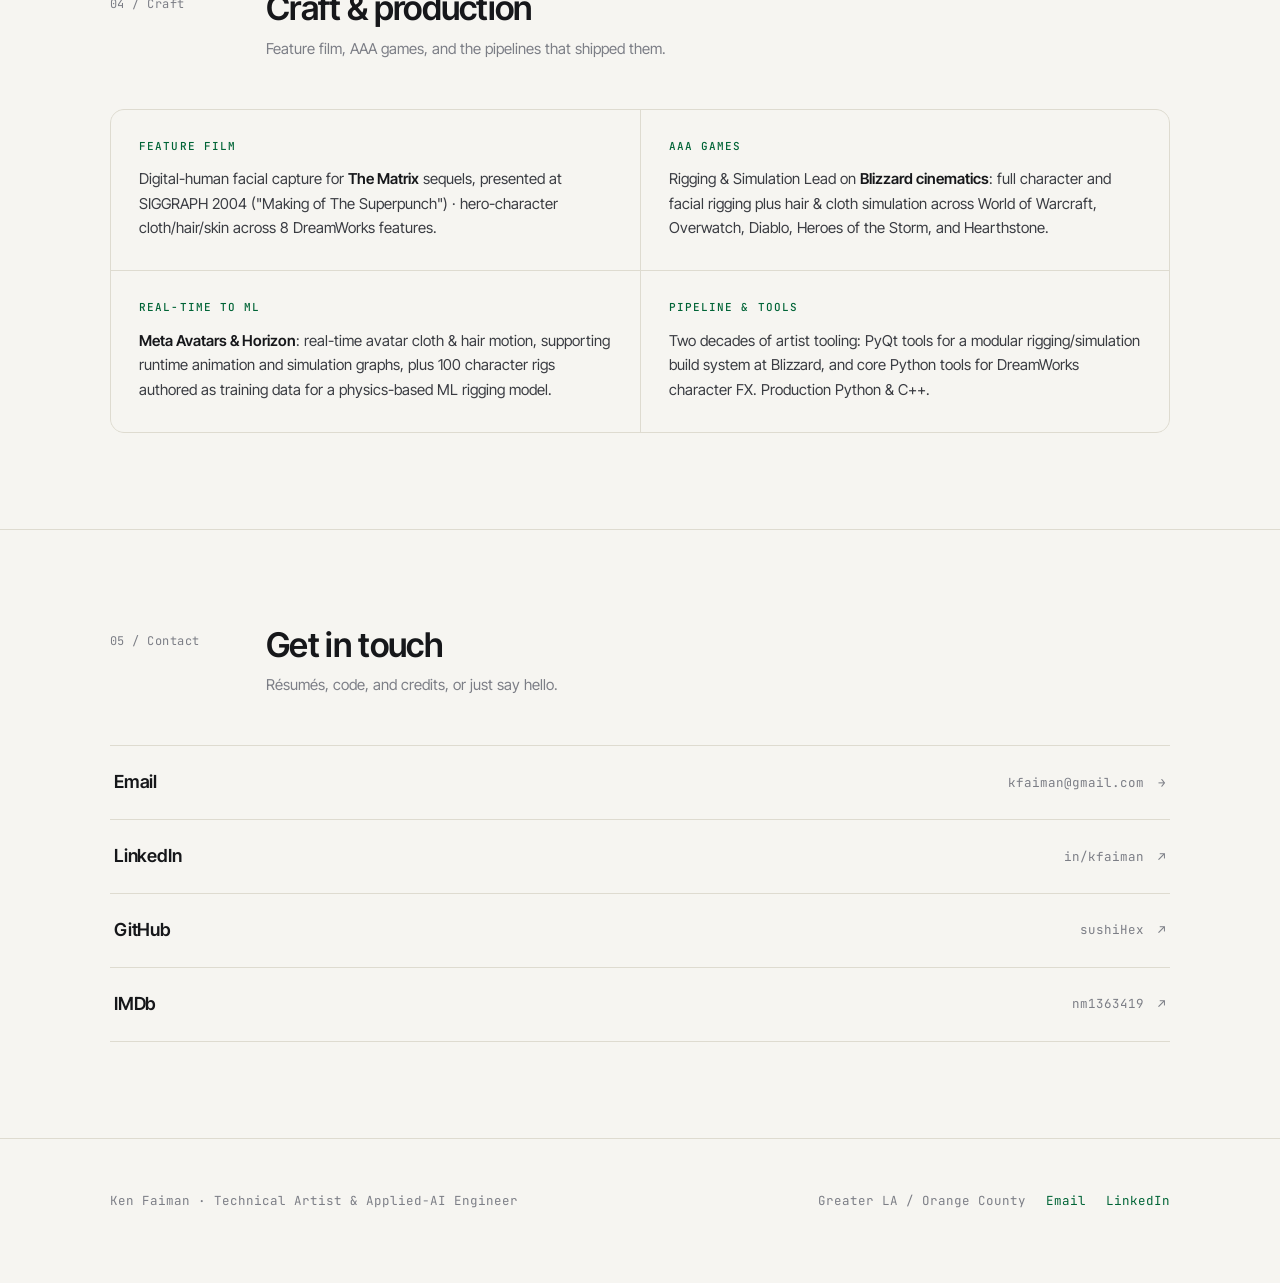
==== commit 124892e8: "Contact: simplify GitHub link label to sushiHex" ====
--- a/index.html
+++ b/index.html
@@ -329,7 +329,7 @@
     <div class="linklist">
       <a href="mailto:kfaiman@gmail.com"><span class="l-name">Email</span><span class="l-meta"><span class="u">kfaiman@gmail.com</span> →</span></a>
       <a href="https://www.linkedin.com/in/kfaiman"><span class="l-name">LinkedIn</span><span class="l-meta"><span class="u">in/kfaiman</span> ↗</span></a>
-      <a href="https://github.com/sushiHex"><span class="l-name">GitHub</span><span class="l-meta"><span class="u">sushiHex · mainframe-mcp</span> ↗</span></a>
+      <a href="https://github.com/sushiHex"><span class="l-name">GitHub</span><span class="l-meta"><span class="u">sushiHex</span> ↗</span></a>
       <a href="https://www.imdb.com/name/nm1363419"><span class="l-name">IMDb</span><span class="l-meta"><span class="u">nm1363419</span> ↗</span></a>
     </div>
   </div>
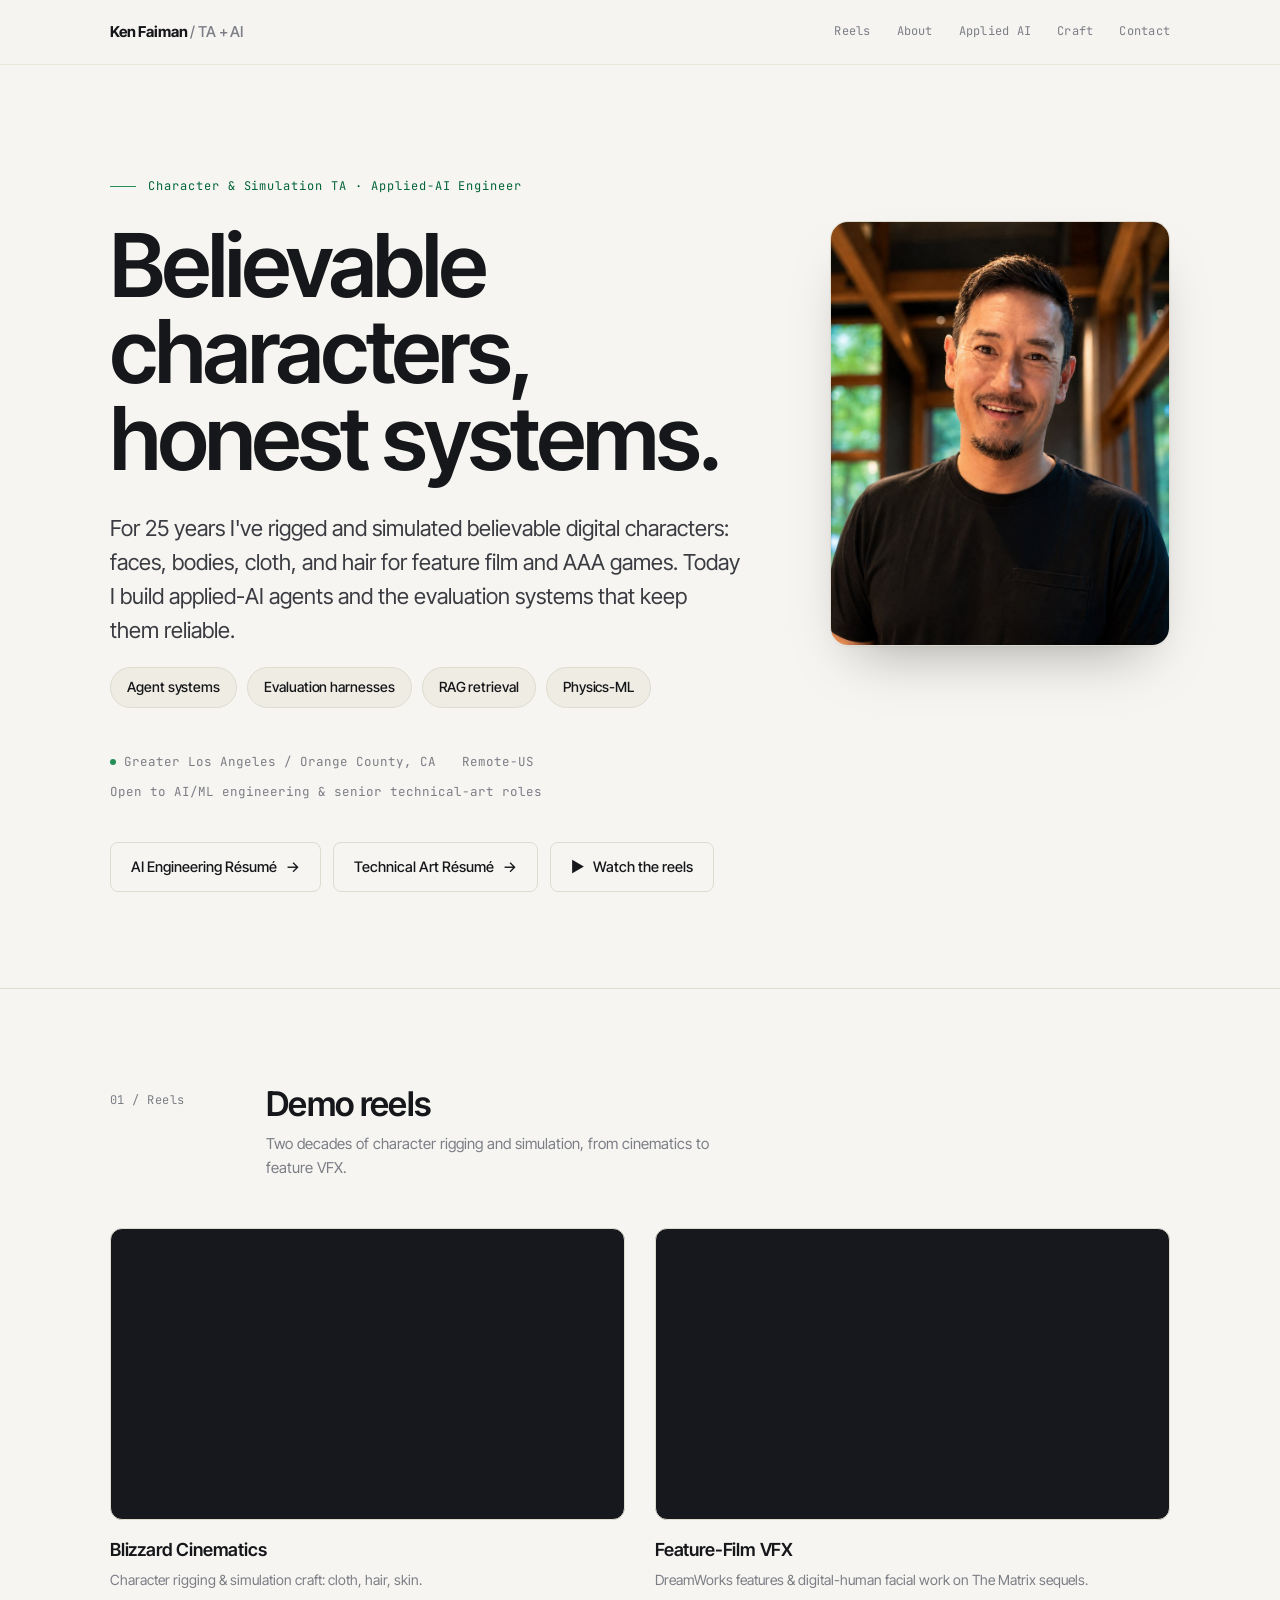
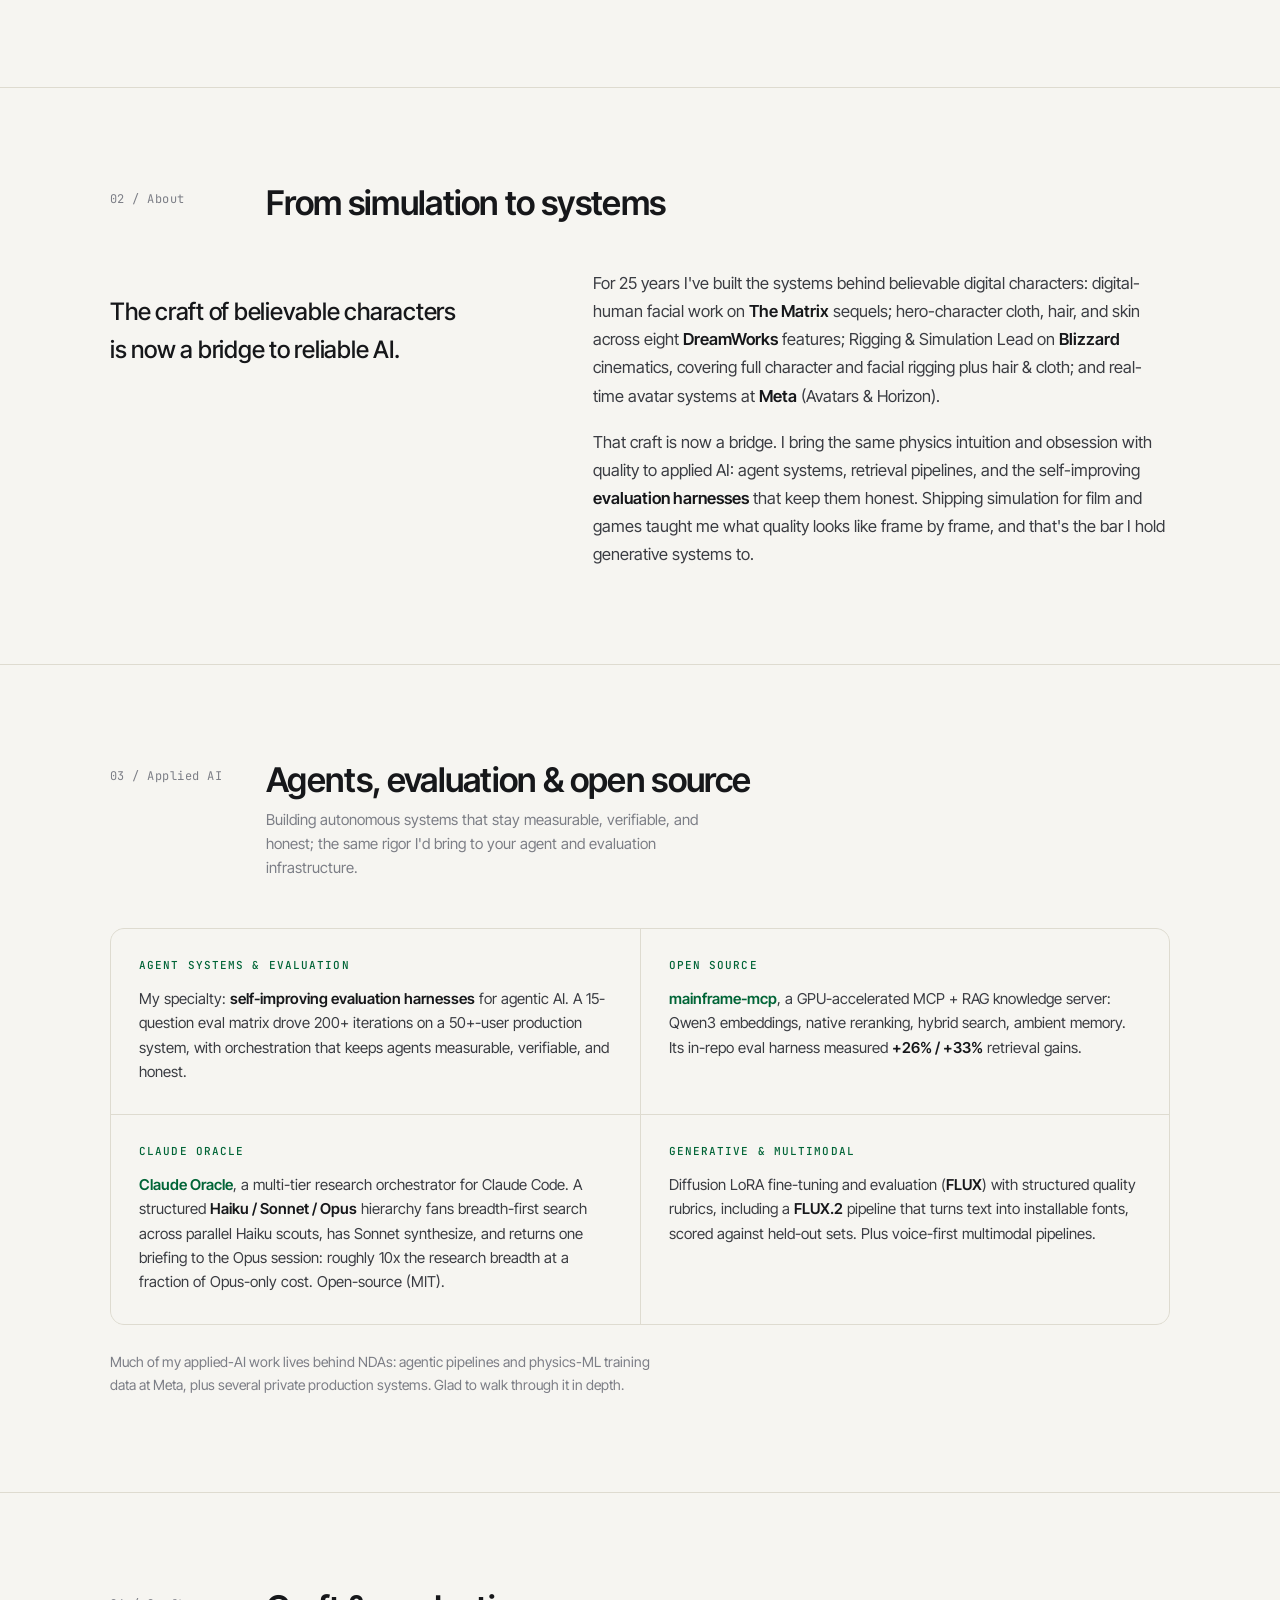
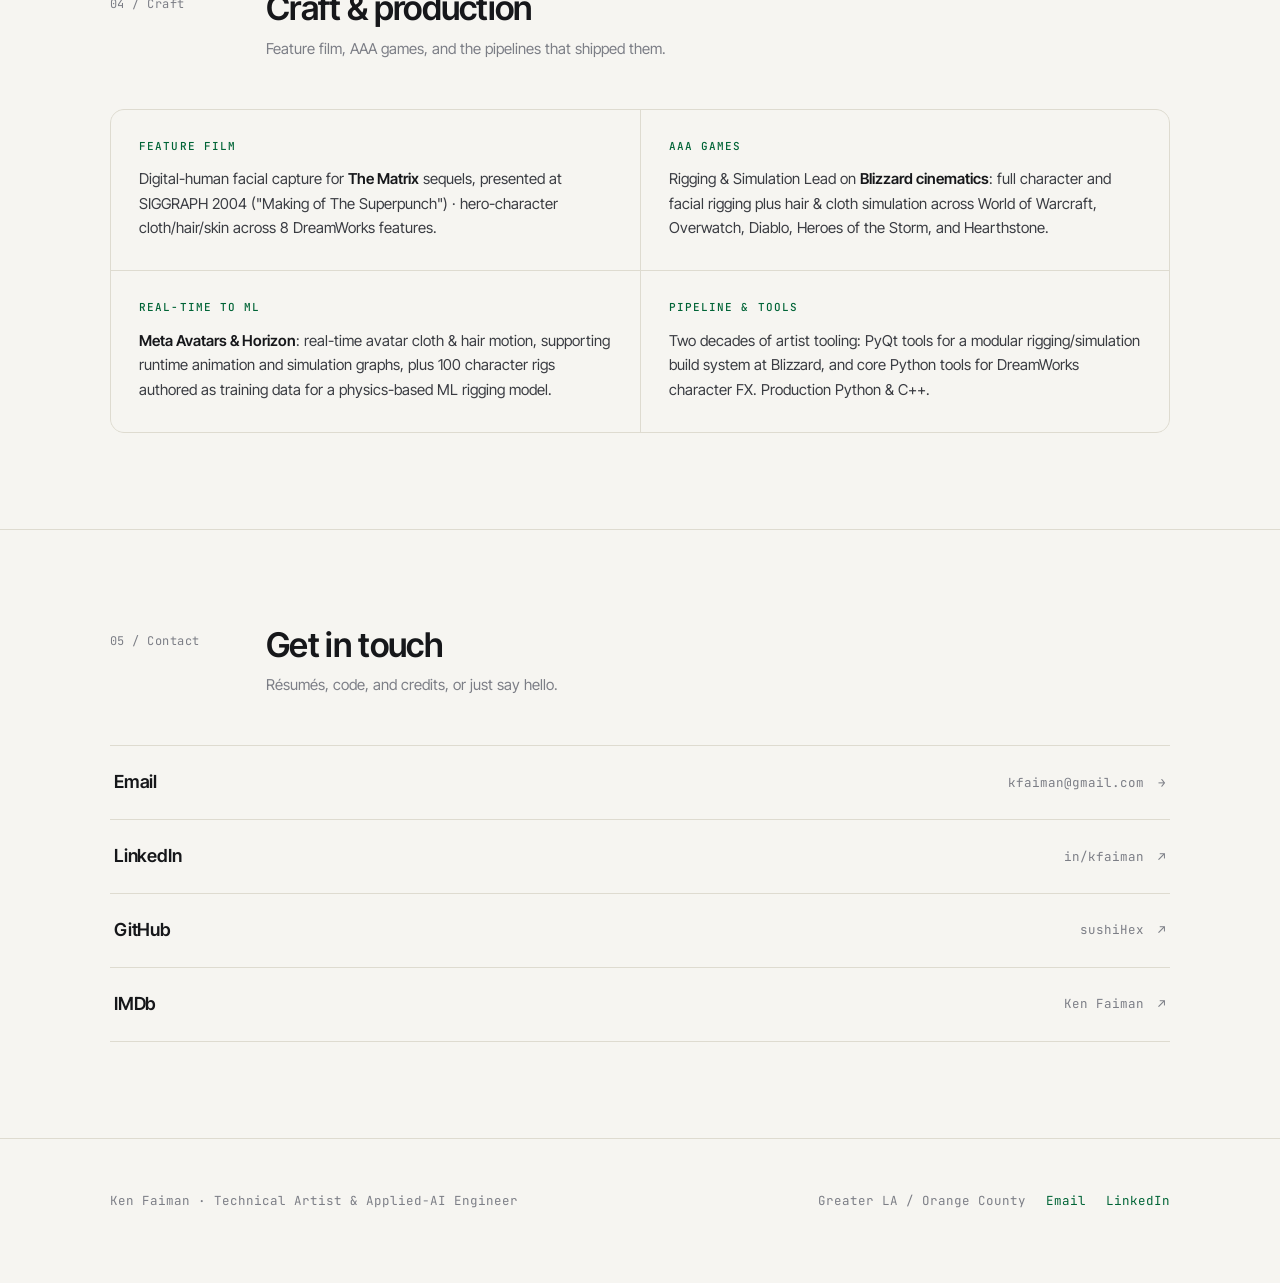
==== commit bd56e8ed: "Contact: IMDb link label nm1363419 -> Ken Faiman" ====
--- a/index.html
+++ b/index.html
@@ -330,7 +330,7 @@
       <a href="mailto:kfaiman@gmail.com"><span class="l-name">Email</span><span class="l-meta"><span class="u">kfaiman@gmail.com</span> →</span></a>
       <a href="https://www.linkedin.com/in/kfaiman"><span class="l-name">LinkedIn</span><span class="l-meta"><span class="u">in/kfaiman</span> ↗</span></a>
       <a href="https://github.com/sushiHex"><span class="l-name">GitHub</span><span class="l-meta"><span class="u">sushiHex</span> ↗</span></a>
-      <a href="https://www.imdb.com/name/nm1363419"><span class="l-name">IMDb</span><span class="l-meta"><span class="u">nm1363419</span> ↗</span></a>
+      <a href="https://www.imdb.com/name/nm1363419"><span class="l-name">IMDb</span><span class="l-meta"><span class="u">Ken Faiman</span> ↗</span></a>
     </div>
   </div>
 </section>
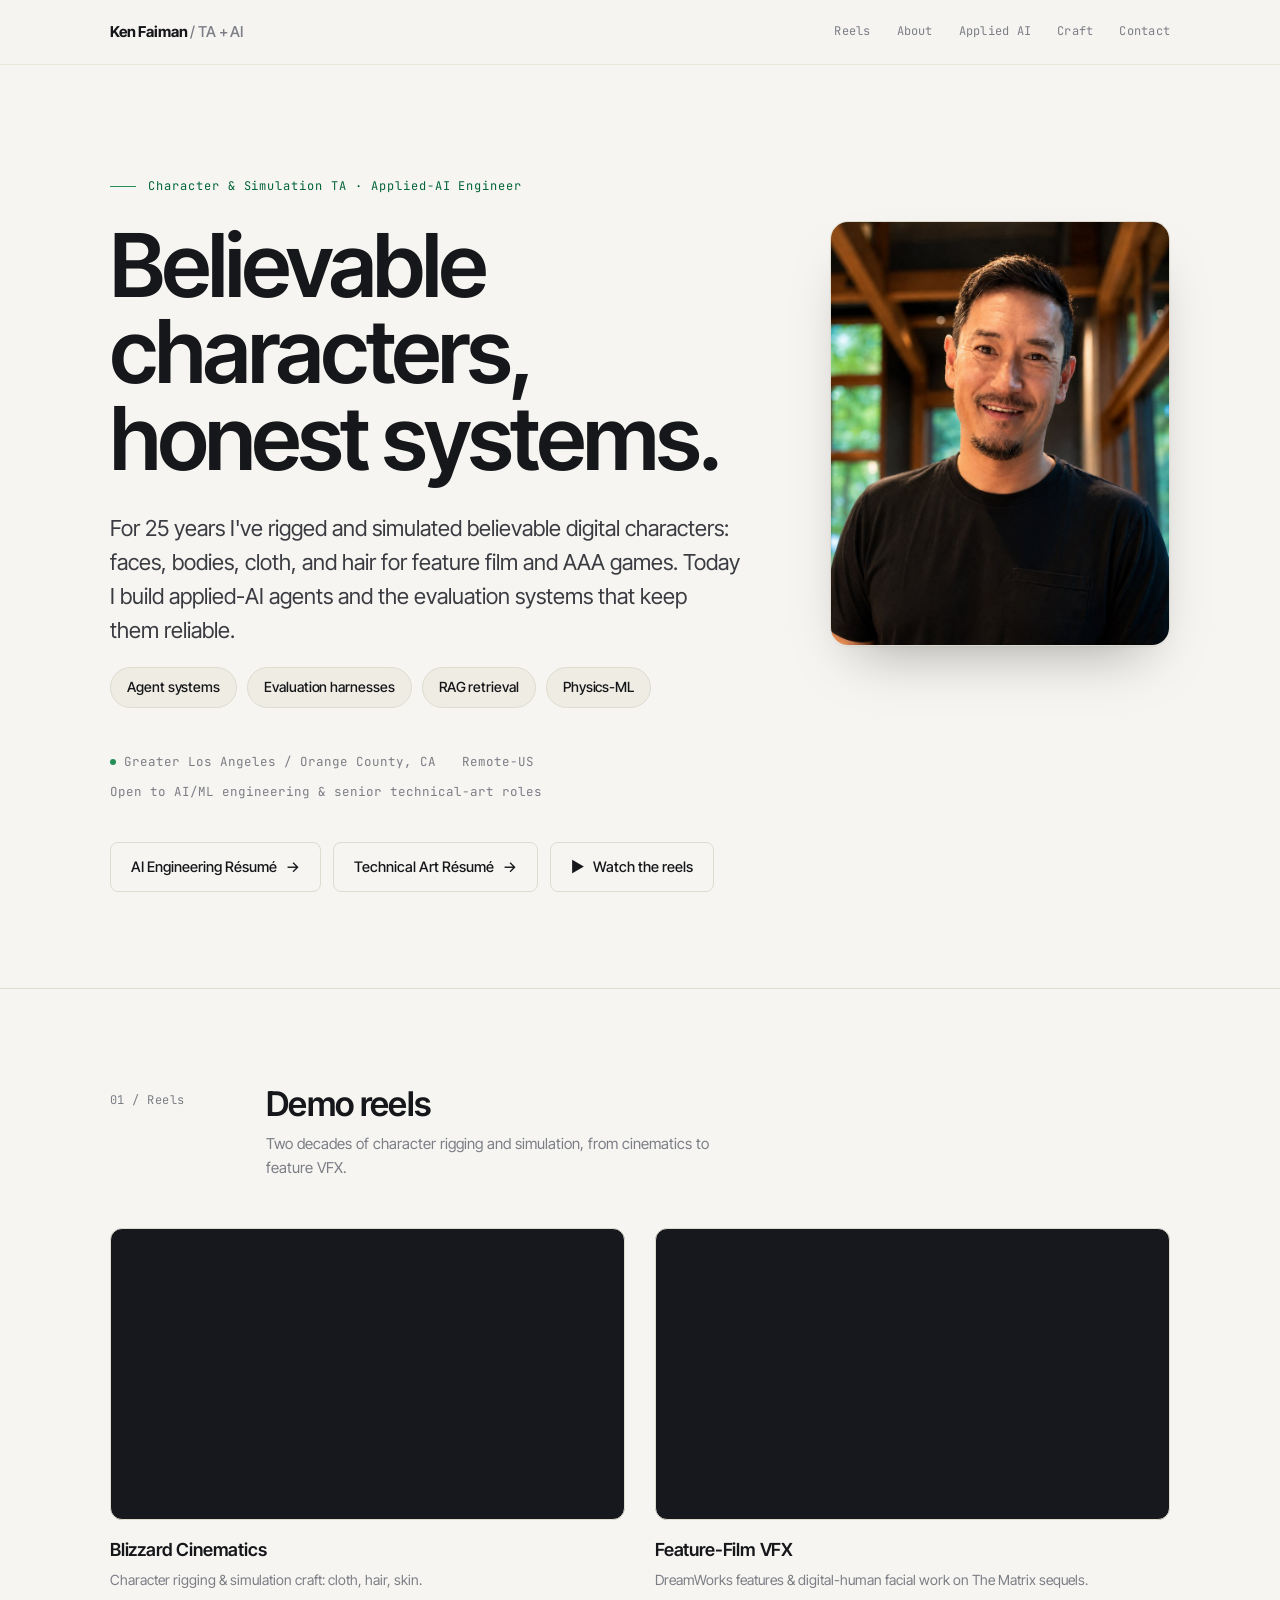
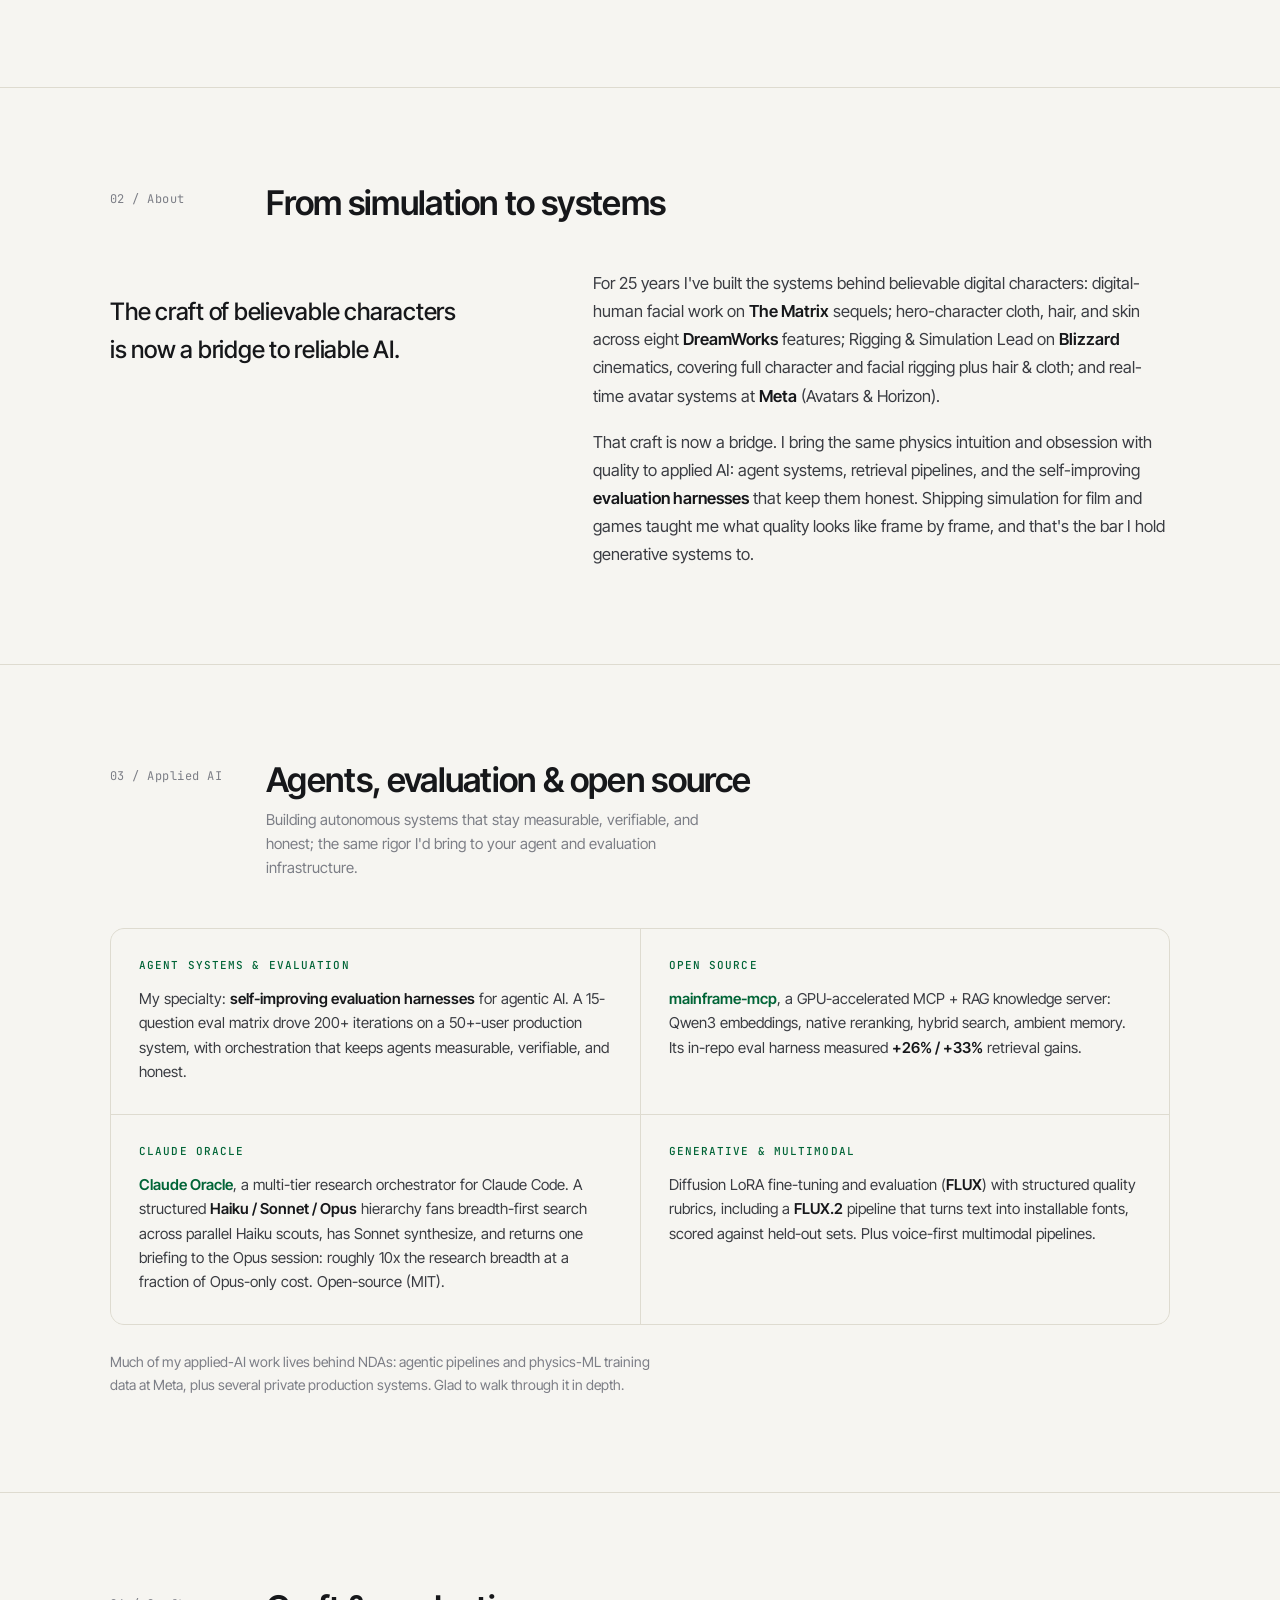
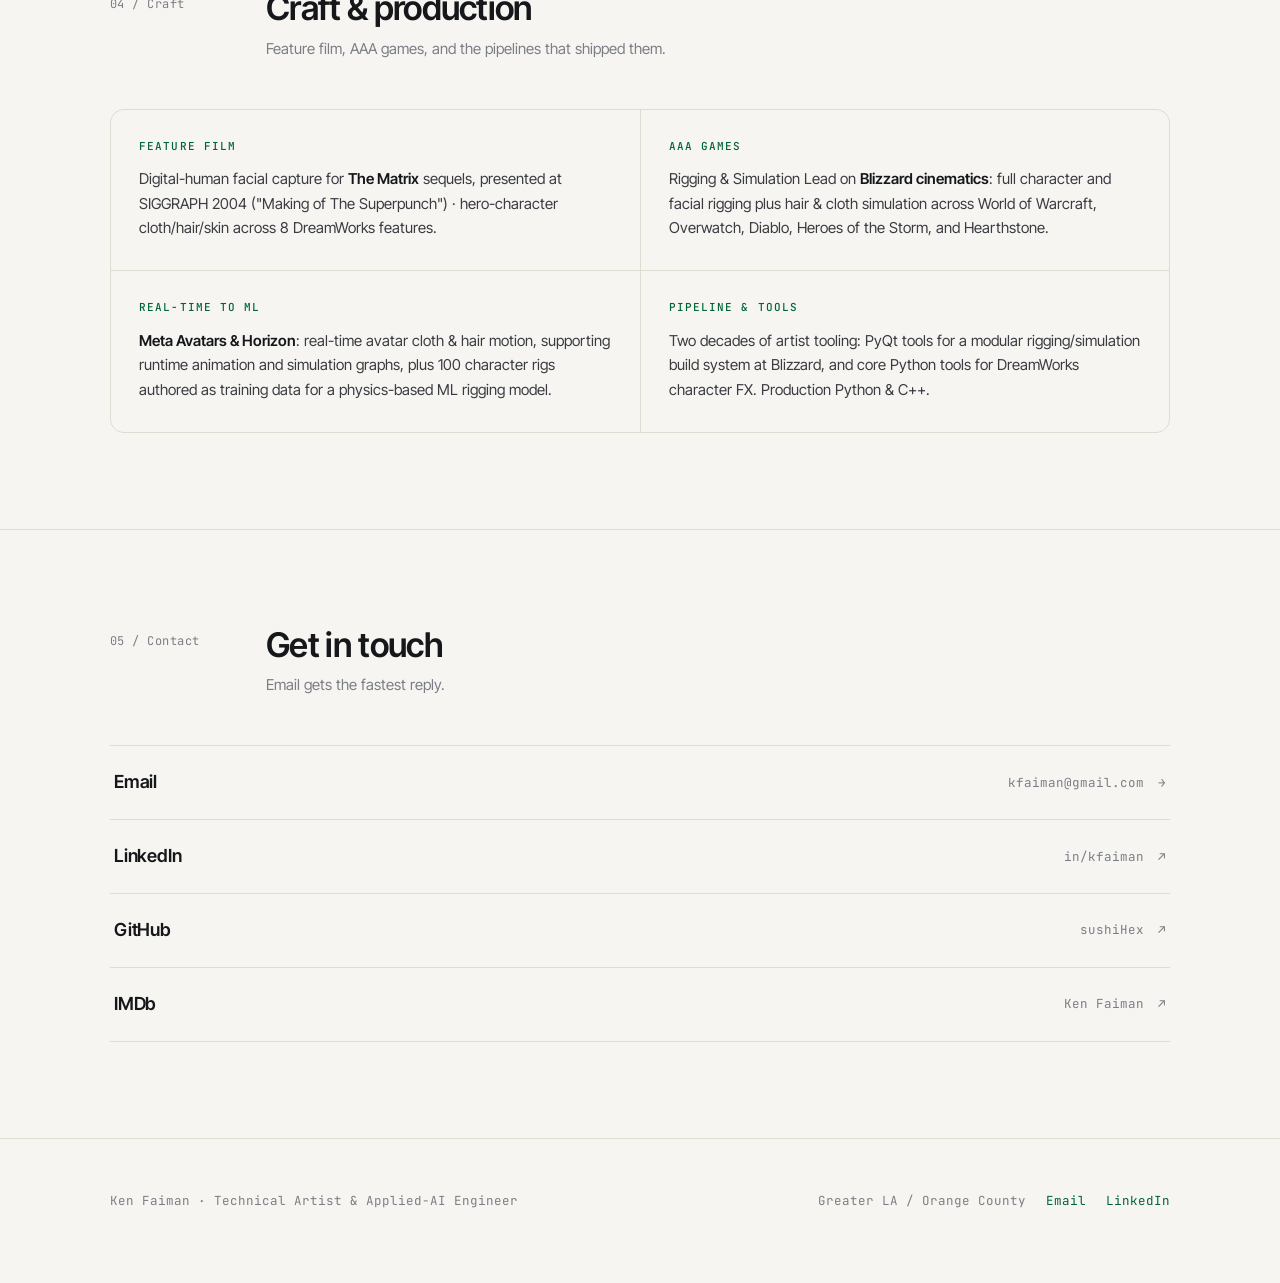
==== commit c1edb334: "External links open in new tabs (noopener); tighten contact subtitle" ====
--- a/index.html
+++ b/index.html
@@ -291,8 +291,8 @@
     </div>
     <div class="grid">
       <div class="cardx"><p class="k">Agent Systems &amp; Evaluation</p><p>My specialty: <b>self-improving evaluation harnesses</b> for agentic AI. A 15-question eval matrix drove 200+ iterations on a 50+-user production system, with orchestration that keeps agents measurable, verifiable, and honest.</p></div>
-      <div class="cardx"><p class="k">Open Source</p><p><b><a href="https://github.com/sushiHex/mainframe-mcp">mainframe-mcp</a></b>, a GPU-accelerated MCP + RAG knowledge server: Qwen3 embeddings, native reranking, hybrid search, ambient memory. Its in-repo eval harness measured <b>+26% / +33%</b> retrieval gains.</p></div>
-      <div class="cardx"><p class="k">Claude Oracle</p><p><b><a href="https://github.com/sushiHex/claude-oracle">Claude Oracle</a></b>, a multi-tier research orchestrator for Claude Code. A structured <b>Haiku / Sonnet / Opus</b> hierarchy fans breadth-first search across parallel Haiku scouts, has Sonnet synthesize, and returns one briefing to the Opus session: roughly 10x the research breadth at a fraction of Opus-only cost. Open-source (MIT).</p></div>
+      <div class="cardx"><p class="k">Open Source</p><p><b><a href="https://github.com/sushiHex/mainframe-mcp" target="_blank" rel="noopener">mainframe-mcp</a></b>, a GPU-accelerated MCP + RAG knowledge server: Qwen3 embeddings, native reranking, hybrid search, ambient memory. Its in-repo eval harness measured <b>+26% / +33%</b> retrieval gains.</p></div>
+      <div class="cardx"><p class="k">Claude Oracle</p><p><b><a href="https://github.com/sushiHex/claude-oracle" target="_blank" rel="noopener">Claude Oracle</a></b>, a multi-tier research orchestrator for Claude Code. A structured <b>Haiku / Sonnet / Opus</b> hierarchy fans breadth-first search across parallel Haiku scouts, has Sonnet synthesize, and returns one briefing to the Opus session: roughly 10x the research breadth at a fraction of Opus-only cost. Open-source (MIT).</p></div>
       <div class="cardx"><p class="k">Generative &amp; Multimodal</p><p>Diffusion LoRA fine-tuning and evaluation (<b>FLUX</b>) with structured quality rubrics, including a <b>FLUX.2</b> pipeline that turns text into installable fonts, scored against held-out sets. Plus voice-first multimodal pipelines.</p></div>
     </div>
     <p class="note">Much of my applied-AI work lives behind NDAs: agentic pipelines and physics-ML training data at Meta, plus several private production systems. Glad to walk through it in depth.</p>
@@ -323,14 +323,14 @@
       <div class="sec-num">05 / Contact</div>
       <div>
         <h2 class="sec-title">Get in touch</h2>
-        <p class="sec-sub">Résumés, code, and credits, or just say hello.</p>
+        <p class="sec-sub">Email gets the fastest reply.</p>
       </div>
     </div>
     <div class="linklist">
       <a href="mailto:kfaiman@gmail.com"><span class="l-name">Email</span><span class="l-meta"><span class="u">kfaiman@gmail.com</span> →</span></a>
-      <a href="https://www.linkedin.com/in/kfaiman"><span class="l-name">LinkedIn</span><span class="l-meta"><span class="u">in/kfaiman</span> ↗</span></a>
-      <a href="https://github.com/sushiHex"><span class="l-name">GitHub</span><span class="l-meta"><span class="u">sushiHex</span> ↗</span></a>
-      <a href="https://www.imdb.com/name/nm1363419"><span class="l-name">IMDb</span><span class="l-meta"><span class="u">Ken Faiman</span> ↗</span></a>
+      <a href="https://www.linkedin.com/in/kfaiman" target="_blank" rel="noopener"><span class="l-name">LinkedIn</span><span class="l-meta"><span class="u">in/kfaiman</span> ↗</span></a>
+      <a href="https://github.com/sushiHex" target="_blank" rel="noopener"><span class="l-name">GitHub</span><span class="l-meta"><span class="u">sushiHex</span> ↗</span></a>
+      <a href="https://www.imdb.com/name/nm1363419" target="_blank" rel="noopener"><span class="l-name">IMDb</span><span class="l-meta"><span class="u">Ken Faiman</span> ↗</span></a>
     </div>
   </div>
 </section>
@@ -341,7 +341,7 @@
     <div class="fr">
       <span>Greater LA / Orange County</span>
       <a href="mailto:kfaiman@gmail.com">Email</a>
-      <a href="https://www.linkedin.com/in/kfaiman">LinkedIn</a>
+      <a href="https://www.linkedin.com/in/kfaiman" target="_blank" rel="noopener">LinkedIn</a>
     </div>
   </div>
 </footer>
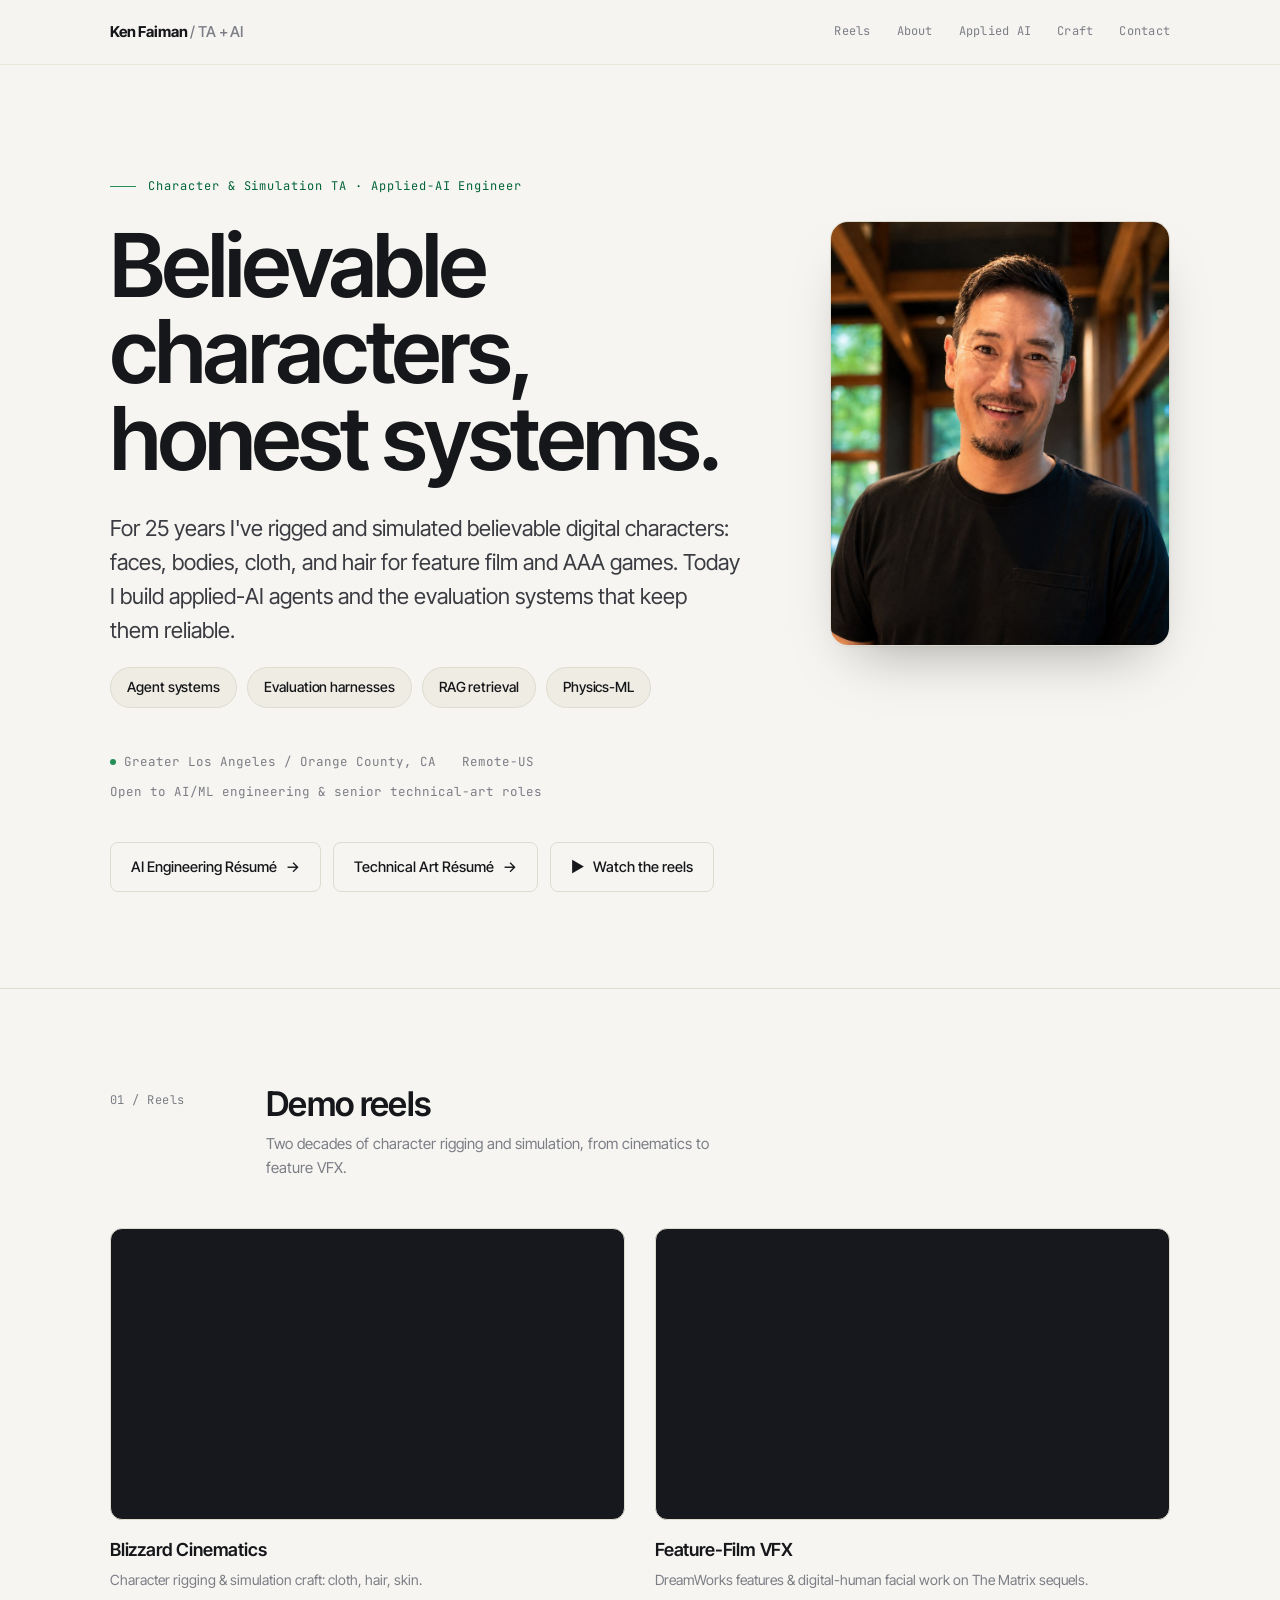
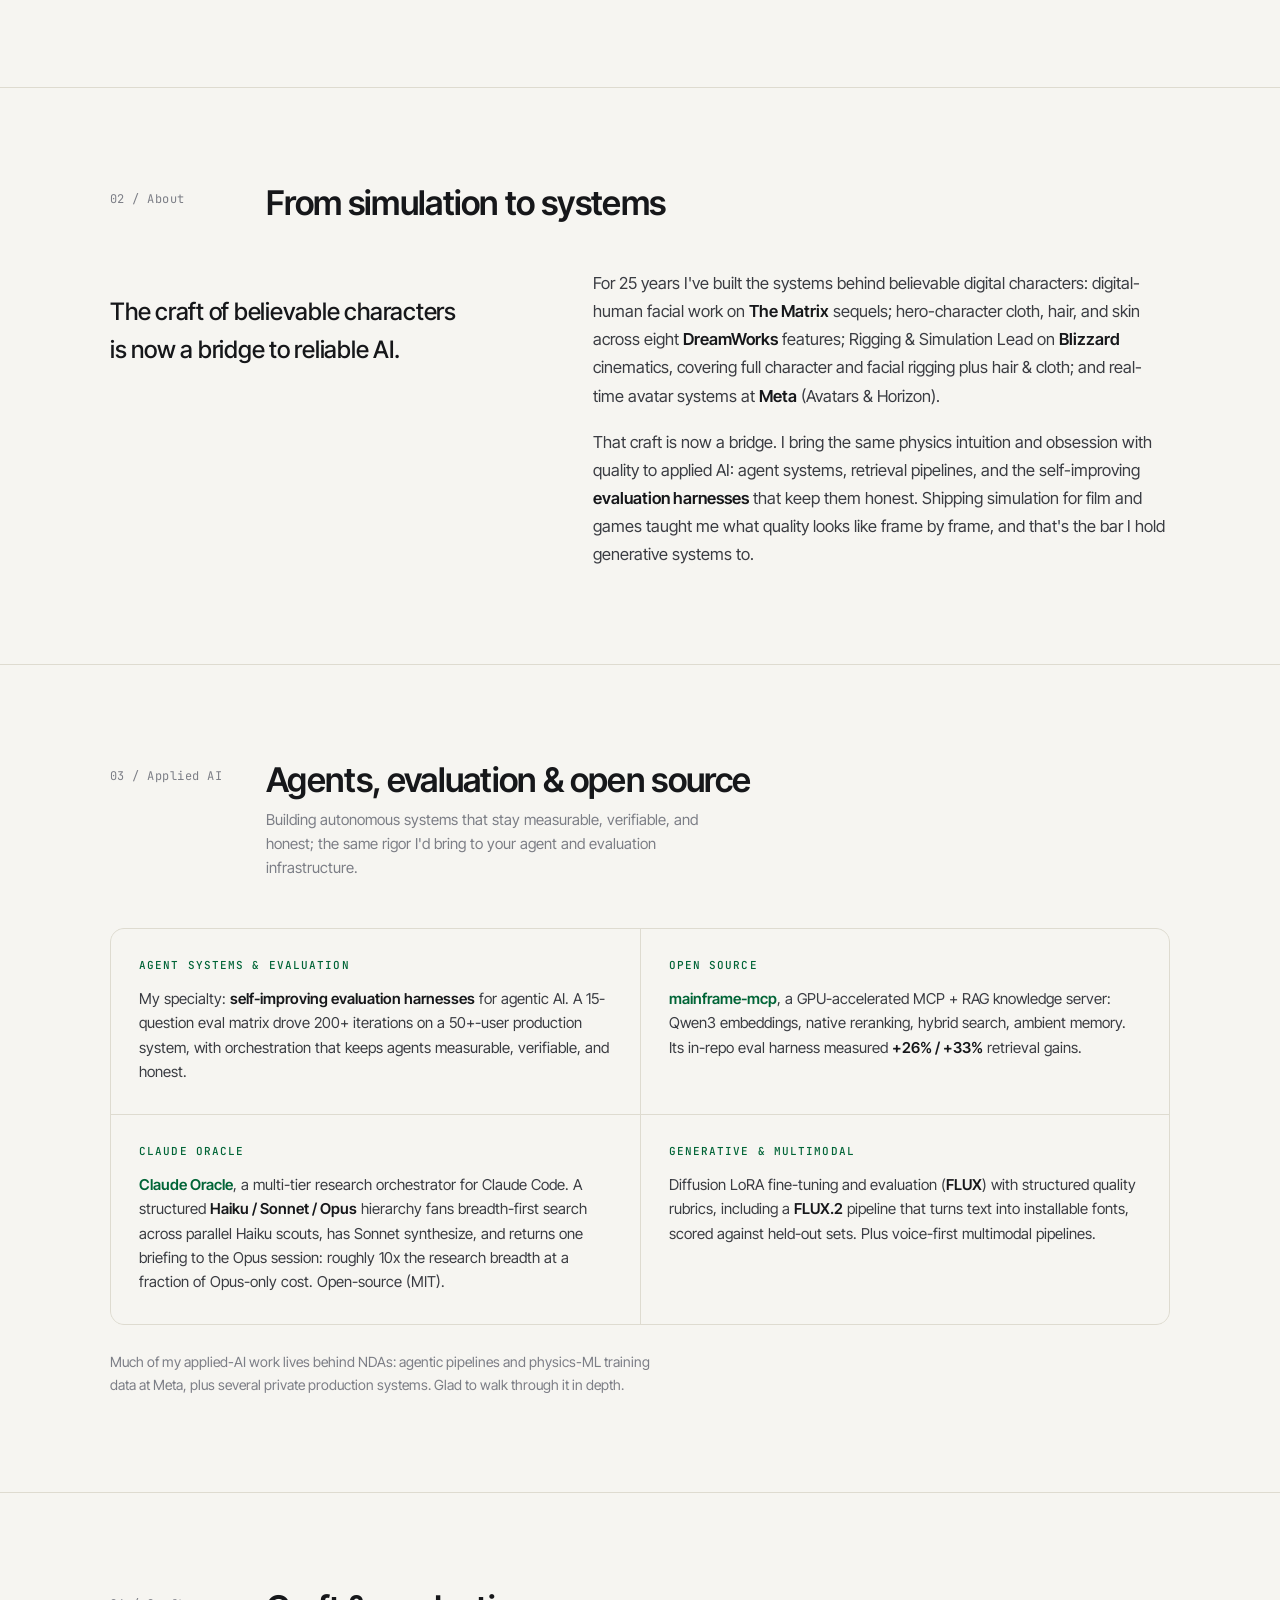
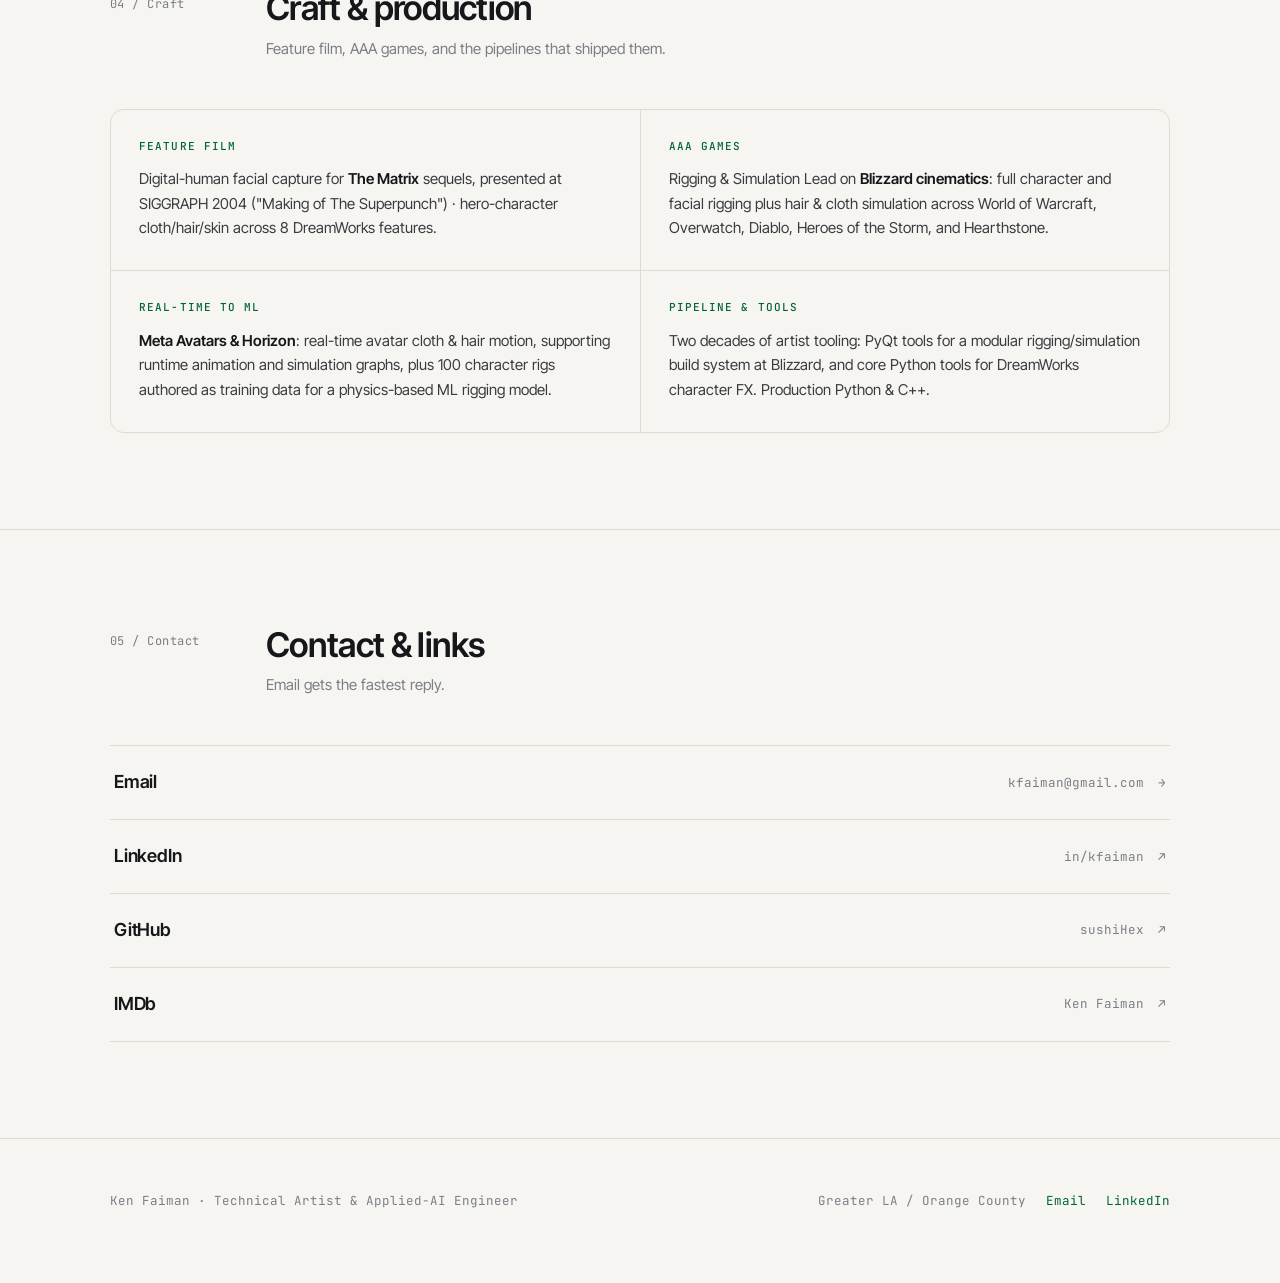
==== commit 2eaa42ac: "Contact section retitled: Contact & links" ====
--- a/index.html
+++ b/index.html
@@ -322,7 +322,7 @@
     <div class="sec-head">
       <div class="sec-num">05 / Contact</div>
       <div>
-        <h2 class="sec-title">Get in touch</h2>
+        <h2 class="sec-title">Contact &amp; links</h2>
         <p class="sec-sub">Email gets the fastest reply.</p>
       </div>
     </div>
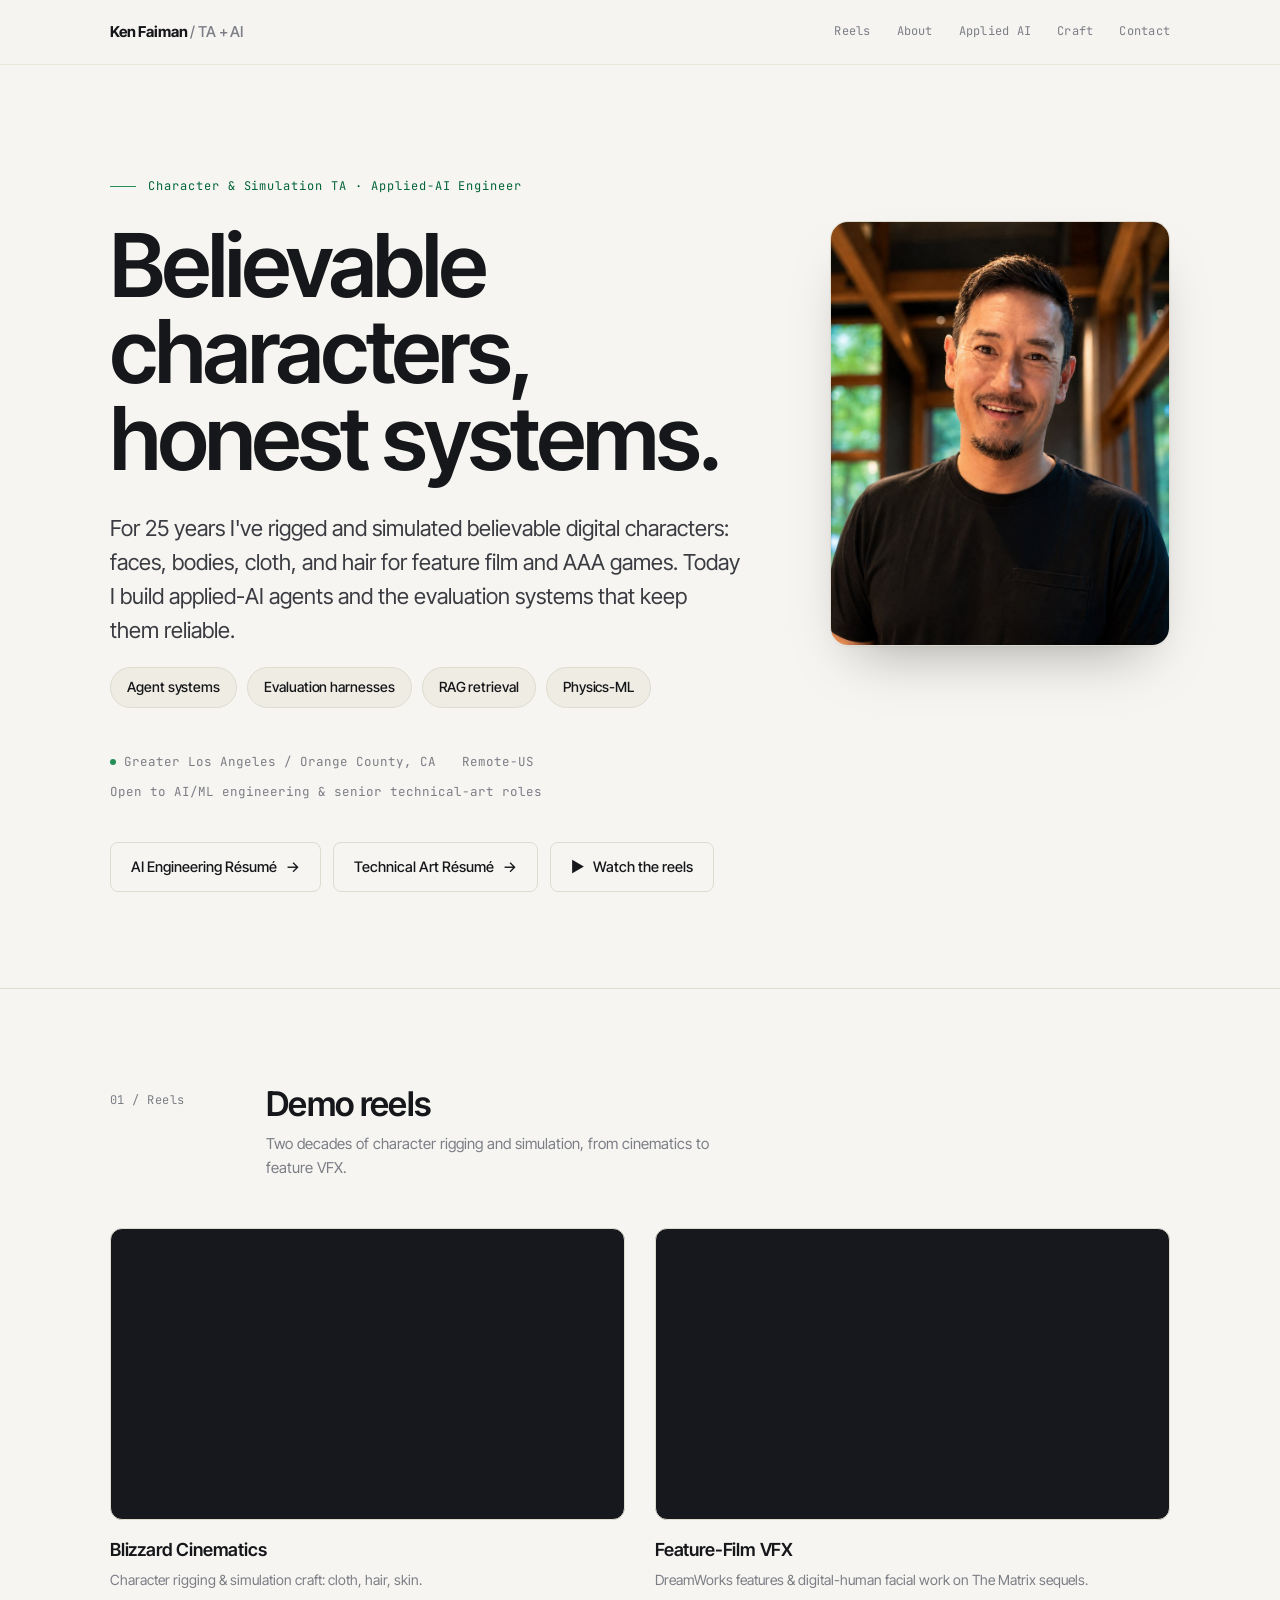
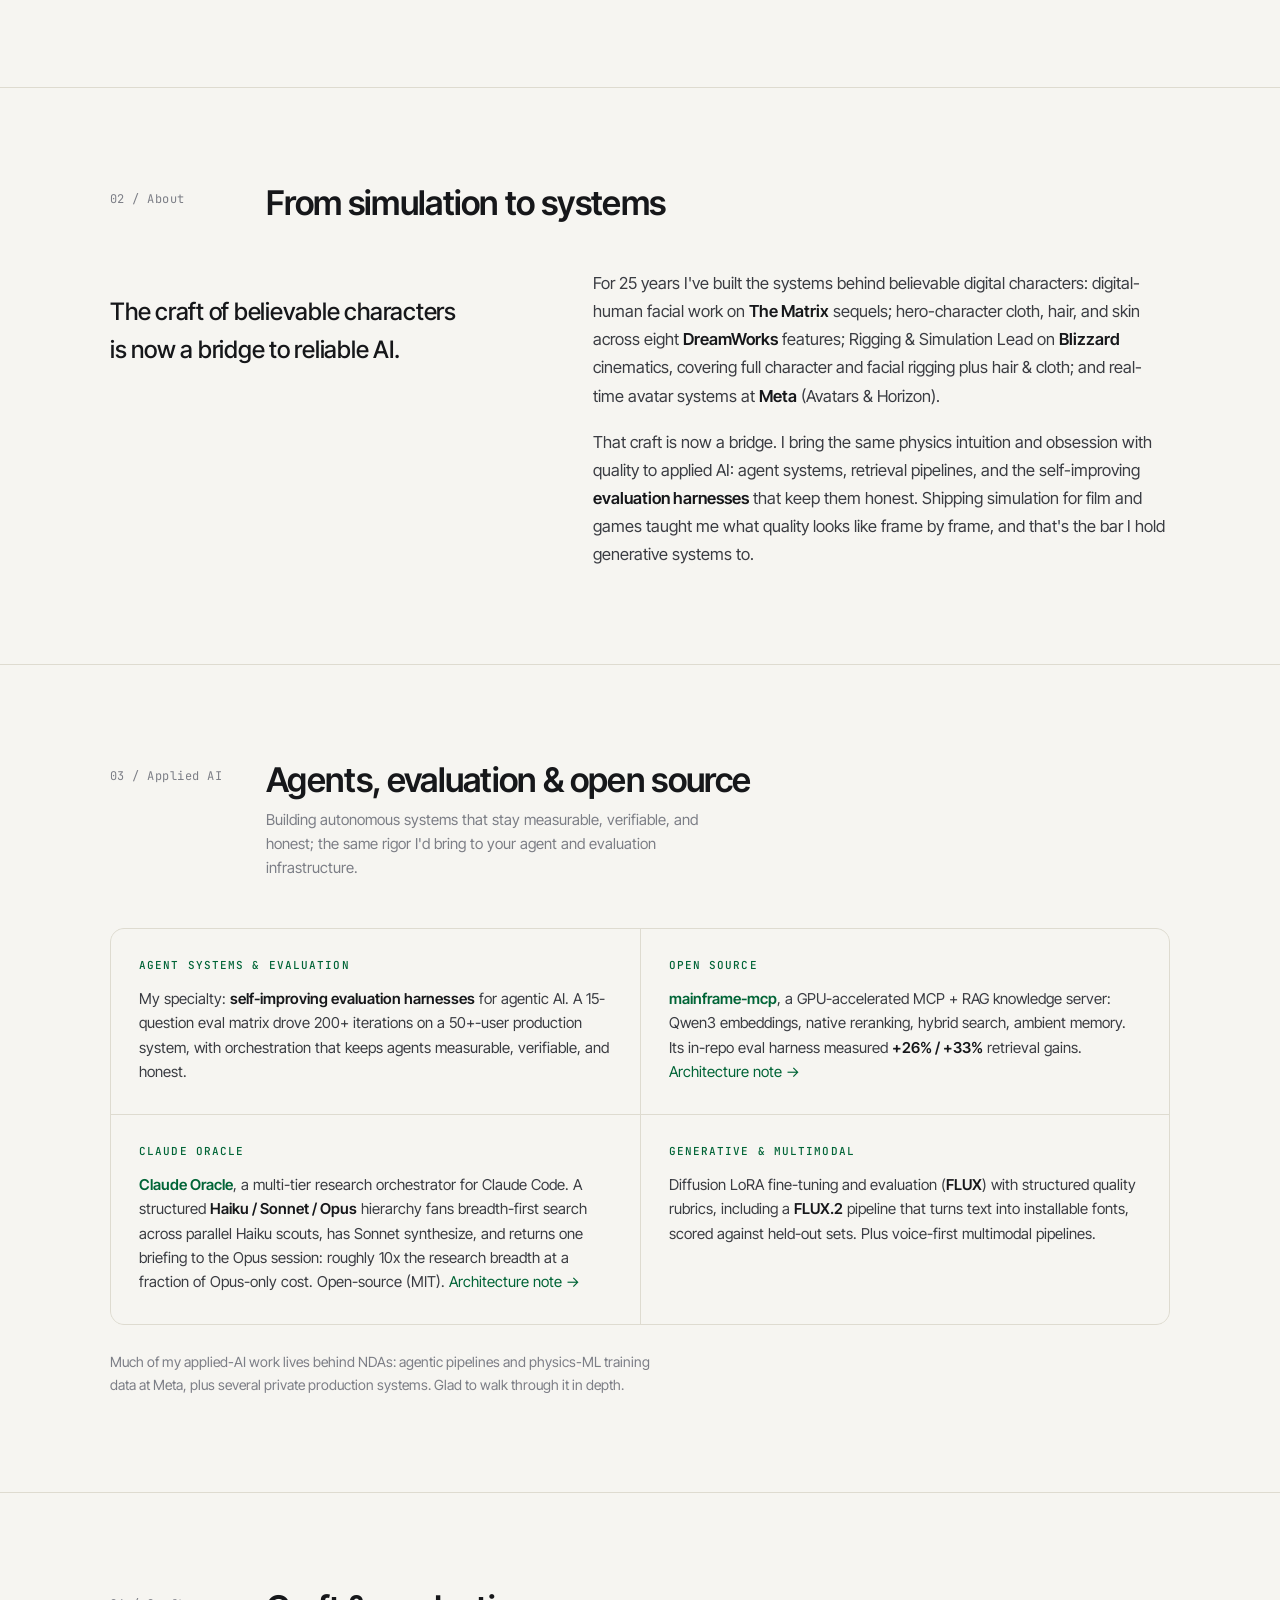
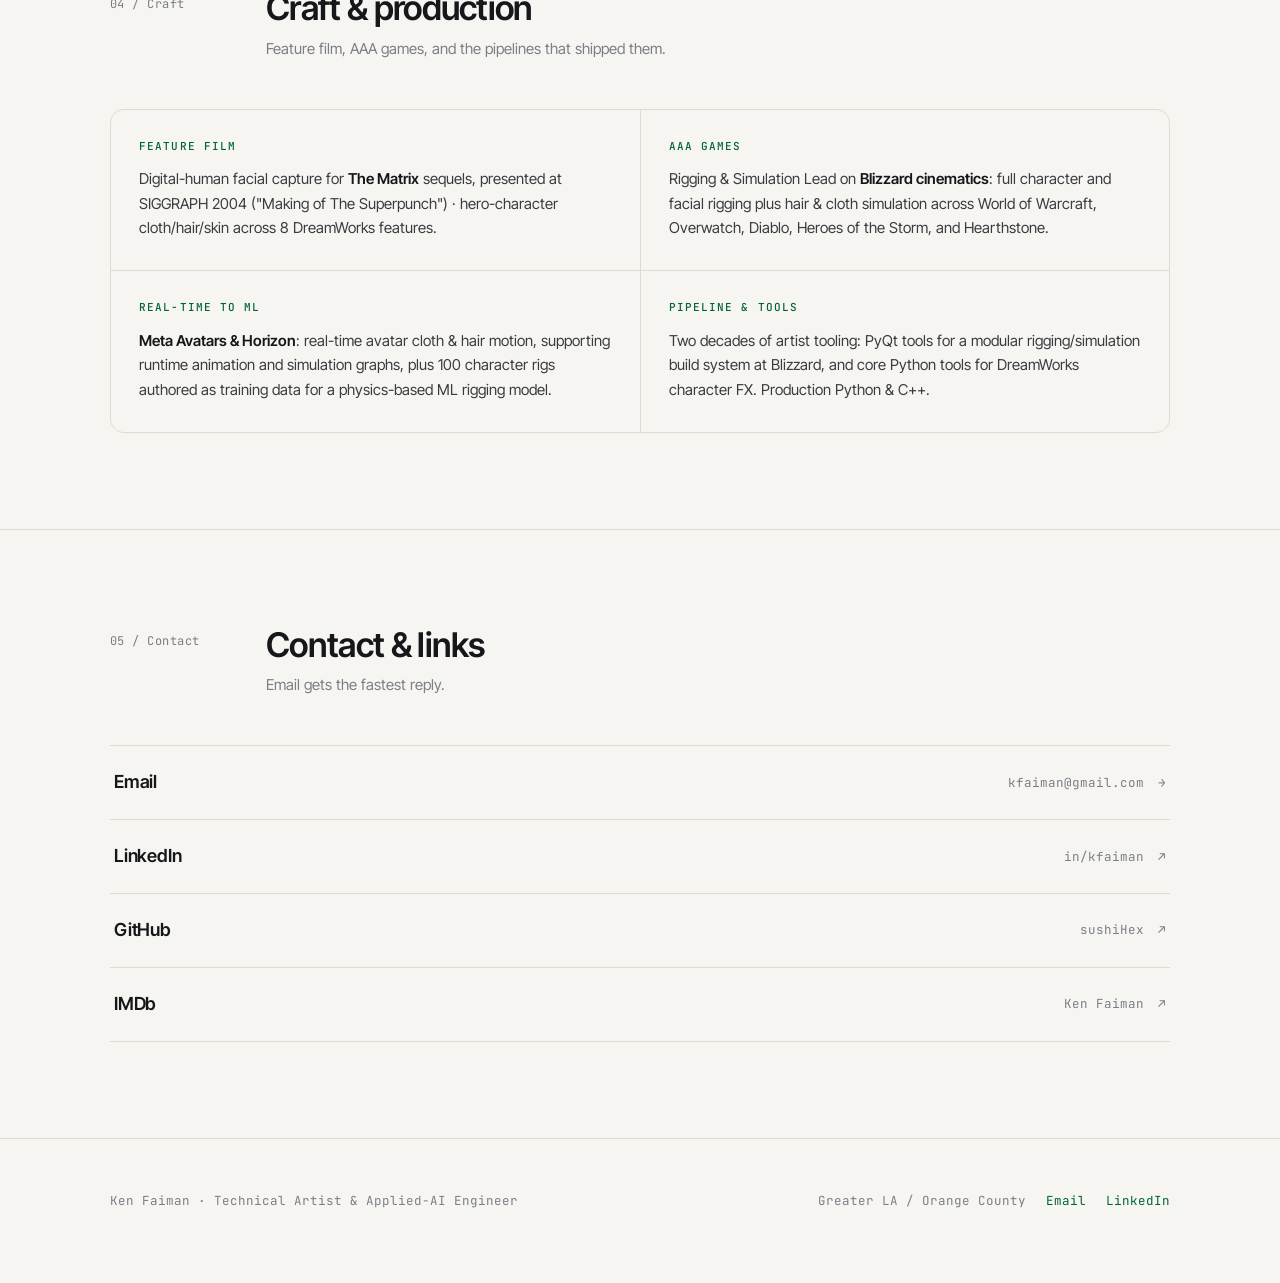
==== commit 573a1b5f: "Add /writing/ architecture notes for mainframe-mcp and claude-oracle Two deep-dive pages with bespok" ====
--- a/index.html
+++ b/index.html
@@ -291,8 +291,8 @@
     </div>
     <div class="grid">
       <div class="cardx"><p class="k">Agent Systems &amp; Evaluation</p><p>My specialty: <b>self-improving evaluation harnesses</b> for agentic AI. A 15-question eval matrix drove 200+ iterations on a 50+-user production system, with orchestration that keeps agents measurable, verifiable, and honest.</p></div>
-      <div class="cardx"><p class="k">Open Source</p><p><b><a href="https://github.com/sushiHex/mainframe-mcp" target="_blank" rel="noopener">mainframe-mcp</a></b>, a GPU-accelerated MCP + RAG knowledge server: Qwen3 embeddings, native reranking, hybrid search, ambient memory. Its in-repo eval harness measured <b>+26% / +33%</b> retrieval gains.</p></div>
-      <div class="cardx"><p class="k">Claude Oracle</p><p><b><a href="https://github.com/sushiHex/claude-oracle" target="_blank" rel="noopener">Claude Oracle</a></b>, a multi-tier research orchestrator for Claude Code. A structured <b>Haiku / Sonnet / Opus</b> hierarchy fans breadth-first search across parallel Haiku scouts, has Sonnet synthesize, and returns one briefing to the Opus session: roughly 10x the research breadth at a fraction of Opus-only cost. Open-source (MIT).</p></div>
+      <div class="cardx"><p class="k">Open Source</p><p><b><a href="https://github.com/sushiHex/mainframe-mcp" target="_blank" rel="noopener">mainframe-mcp</a></b>, a GPU-accelerated MCP + RAG knowledge server: Qwen3 embeddings, native reranking, hybrid search, ambient memory. Its in-repo eval harness measured <b>+26% / +33%</b> retrieval gains. <a href="writing/mainframe-mcp.html">Architecture note &rarr;</a></p></div>
+      <div class="cardx"><p class="k">Claude Oracle</p><p><b><a href="https://github.com/sushiHex/claude-oracle" target="_blank" rel="noopener">Claude Oracle</a></b>, a multi-tier research orchestrator for Claude Code. A structured <b>Haiku / Sonnet / Opus</b> hierarchy fans breadth-first search across parallel Haiku scouts, has Sonnet synthesize, and returns one briefing to the Opus session: roughly 10x the research breadth at a fraction of Opus-only cost. Open-source (MIT). <a href="writing/claude-oracle.html">Architecture note &rarr;</a></p></div>
       <div class="cardx"><p class="k">Generative &amp; Multimodal</p><p>Diffusion LoRA fine-tuning and evaluation (<b>FLUX</b>) with structured quality rubrics, including a <b>FLUX.2</b> pipeline that turns text into installable fonts, scored against held-out sets. Plus voice-first multimodal pipelines.</p></div>
     </div>
     <p class="note">Much of my applied-AI work lives behind NDAs: agentic pipelines and physics-ML training data at Meta, plus several private production systems. Glad to walk through it in depth.</p>
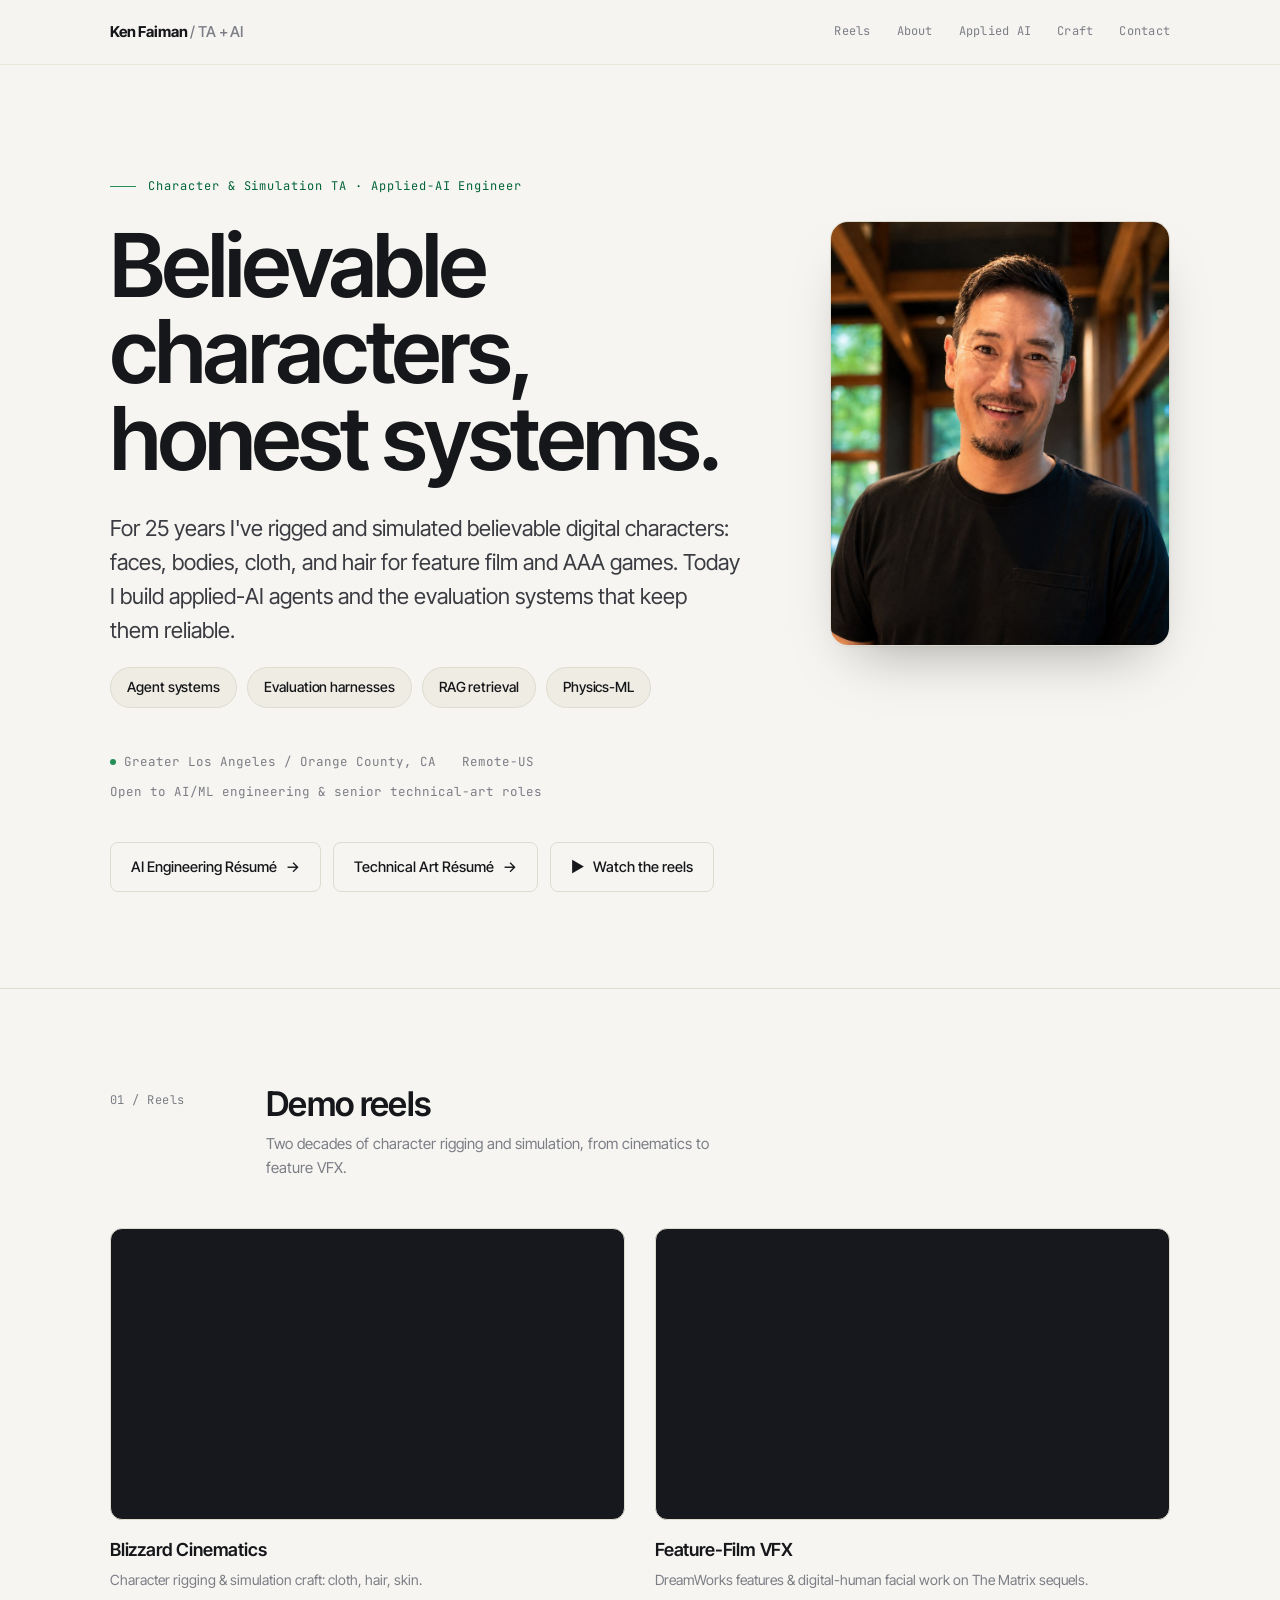
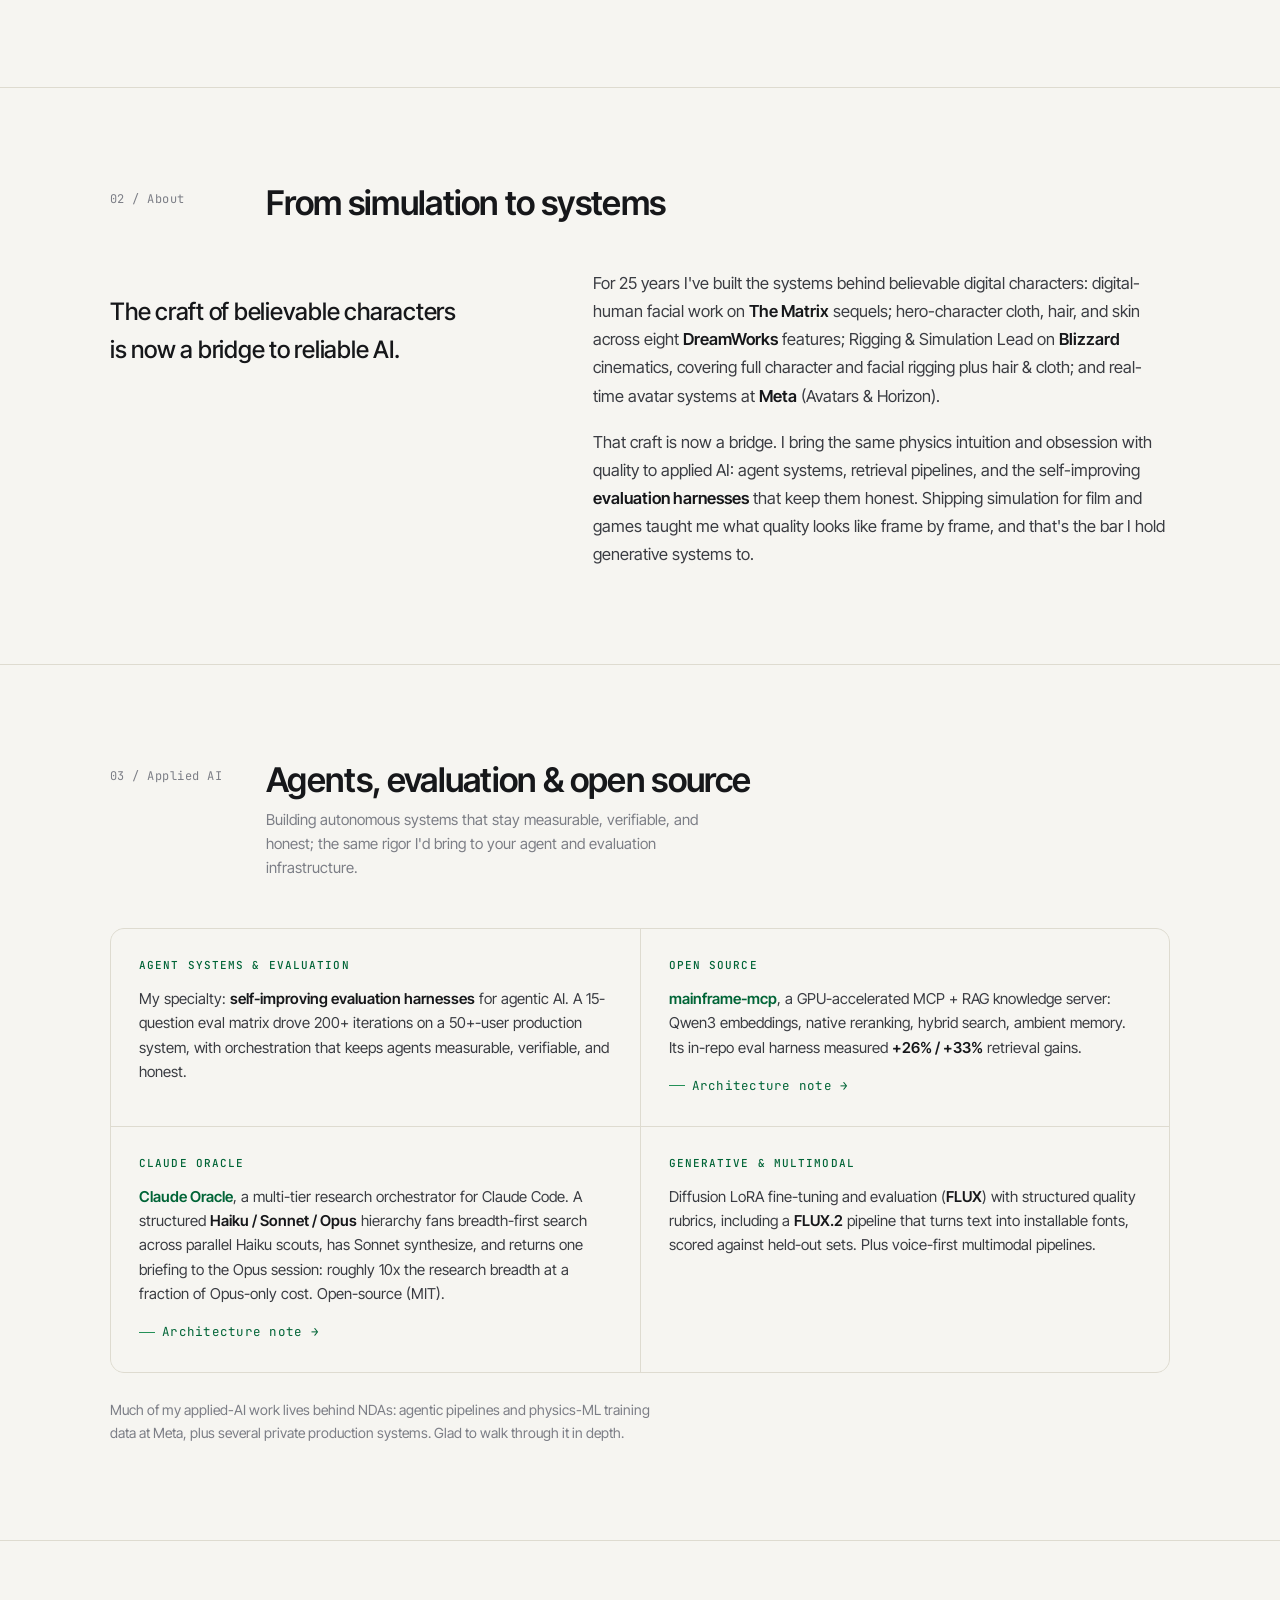
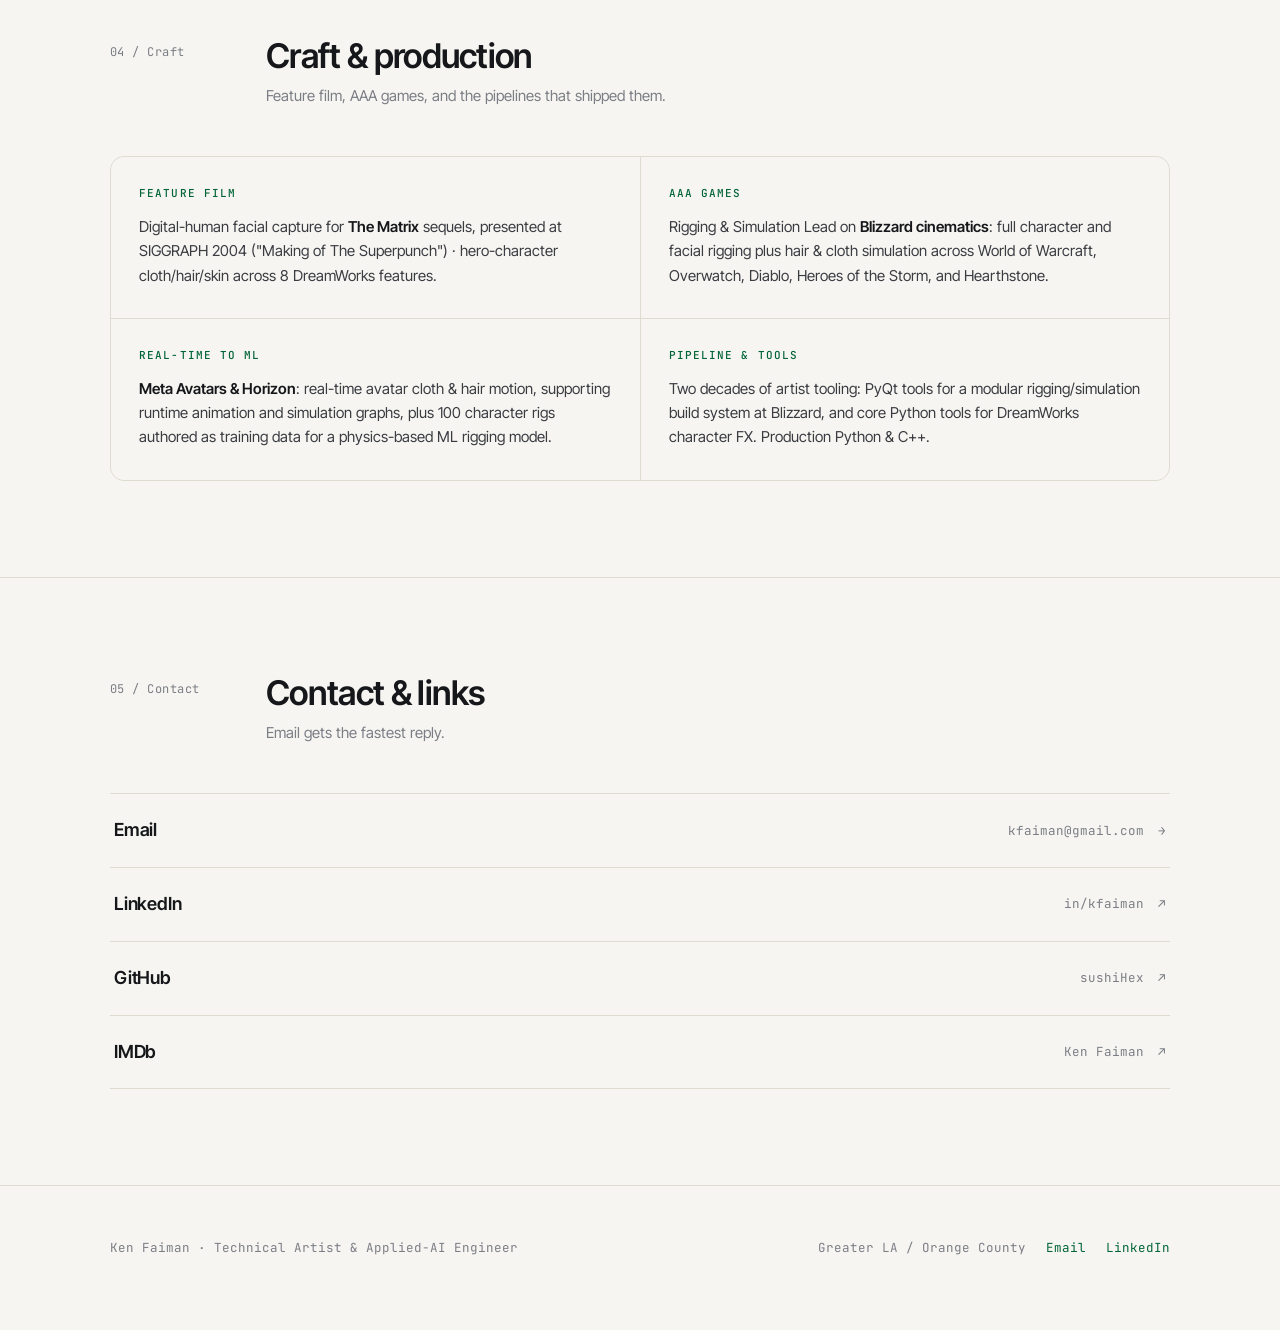
==== commit e497b7e7: "site: put Architecture note links on their own line in AI cards" ====
--- a/index.html
+++ b/index.html
@@ -144,6 +144,11 @@
   .cardx .k{font-family:var(--mono);font-size:11px;letter-spacing:.1em;text-transform:uppercase;color:var(--accent-ink);margin:0 0 12px;font-weight:500}
   .cardx p{margin:0;color:var(--ink-soft);font-size:15px;line-height:1.62}
   .cardx p b{color:var(--ink);font-weight:600}
+  .cardx .more{display:inline-flex;align-items:center;gap:7px;margin-top:16px;
+    font-family:var(--mono);font-size:12.5px;letter-spacing:.02em;color:var(--accent-ink)}
+  .cardx .more::before{content:"";width:16px;height:1px;background:var(--accent)}
+  .cardx .more:hover{color:var(--ink)}
+  .cardx .more:hover::before{background:var(--ink)}
   .note{margin:26px 0 0;color:var(--muted);font-size:14px;max-width:68ch;line-height:1.6}
 
   /* ---- links ---- */
@@ -291,8 +296,8 @@
     </div>
     <div class="grid">
       <div class="cardx"><p class="k">Agent Systems &amp; Evaluation</p><p>My specialty: <b>self-improving evaluation harnesses</b> for agentic AI. A 15-question eval matrix drove 200+ iterations on a 50+-user production system, with orchestration that keeps agents measurable, verifiable, and honest.</p></div>
-      <div class="cardx"><p class="k">Open Source</p><p><b><a href="https://github.com/sushiHex/mainframe-mcp" target="_blank" rel="noopener">mainframe-mcp</a></b>, a GPU-accelerated MCP + RAG knowledge server: Qwen3 embeddings, native reranking, hybrid search, ambient memory. Its in-repo eval harness measured <b>+26% / +33%</b> retrieval gains. <a href="writing/mainframe-mcp.html">Architecture note &rarr;</a></p></div>
-      <div class="cardx"><p class="k">Claude Oracle</p><p><b><a href="https://github.com/sushiHex/claude-oracle" target="_blank" rel="noopener">Claude Oracle</a></b>, a multi-tier research orchestrator for Claude Code. A structured <b>Haiku / Sonnet / Opus</b> hierarchy fans breadth-first search across parallel Haiku scouts, has Sonnet synthesize, and returns one briefing to the Opus session: roughly 10x the research breadth at a fraction of Opus-only cost. Open-source (MIT). <a href="writing/claude-oracle.html">Architecture note &rarr;</a></p></div>
+      <div class="cardx"><p class="k">Open Source</p><p><b><a href="https://github.com/sushiHex/mainframe-mcp" target="_blank" rel="noopener">mainframe-mcp</a></b>, a GPU-accelerated MCP + RAG knowledge server: Qwen3 embeddings, native reranking, hybrid search, ambient memory. Its in-repo eval harness measured <b>+26% / +33%</b> retrieval gains.</p><a class="more" href="writing/mainframe-mcp.html">Architecture note &rarr;</a></div>
+      <div class="cardx"><p class="k">Claude Oracle</p><p><b><a href="https://github.com/sushiHex/claude-oracle" target="_blank" rel="noopener">Claude Oracle</a></b>, a multi-tier research orchestrator for Claude Code. A structured <b>Haiku / Sonnet / Opus</b> hierarchy fans breadth-first search across parallel Haiku scouts, has Sonnet synthesize, and returns one briefing to the Opus session: roughly 10x the research breadth at a fraction of Opus-only cost. Open-source (MIT).</p><a class="more" href="writing/claude-oracle.html">Architecture note &rarr;</a></div>
       <div class="cardx"><p class="k">Generative &amp; Multimodal</p><p>Diffusion LoRA fine-tuning and evaluation (<b>FLUX</b>) with structured quality rubrics, including a <b>FLUX.2</b> pipeline that turns text into installable fonts, scored against held-out sets. Plus voice-first multimodal pipelines.</p></div>
     </div>
     <p class="note">Much of my applied-AI work lives behind NDAs: agentic pipelines and physics-ML training data at Meta, plus several private production systems. Glad to walk through it in depth.</p>
